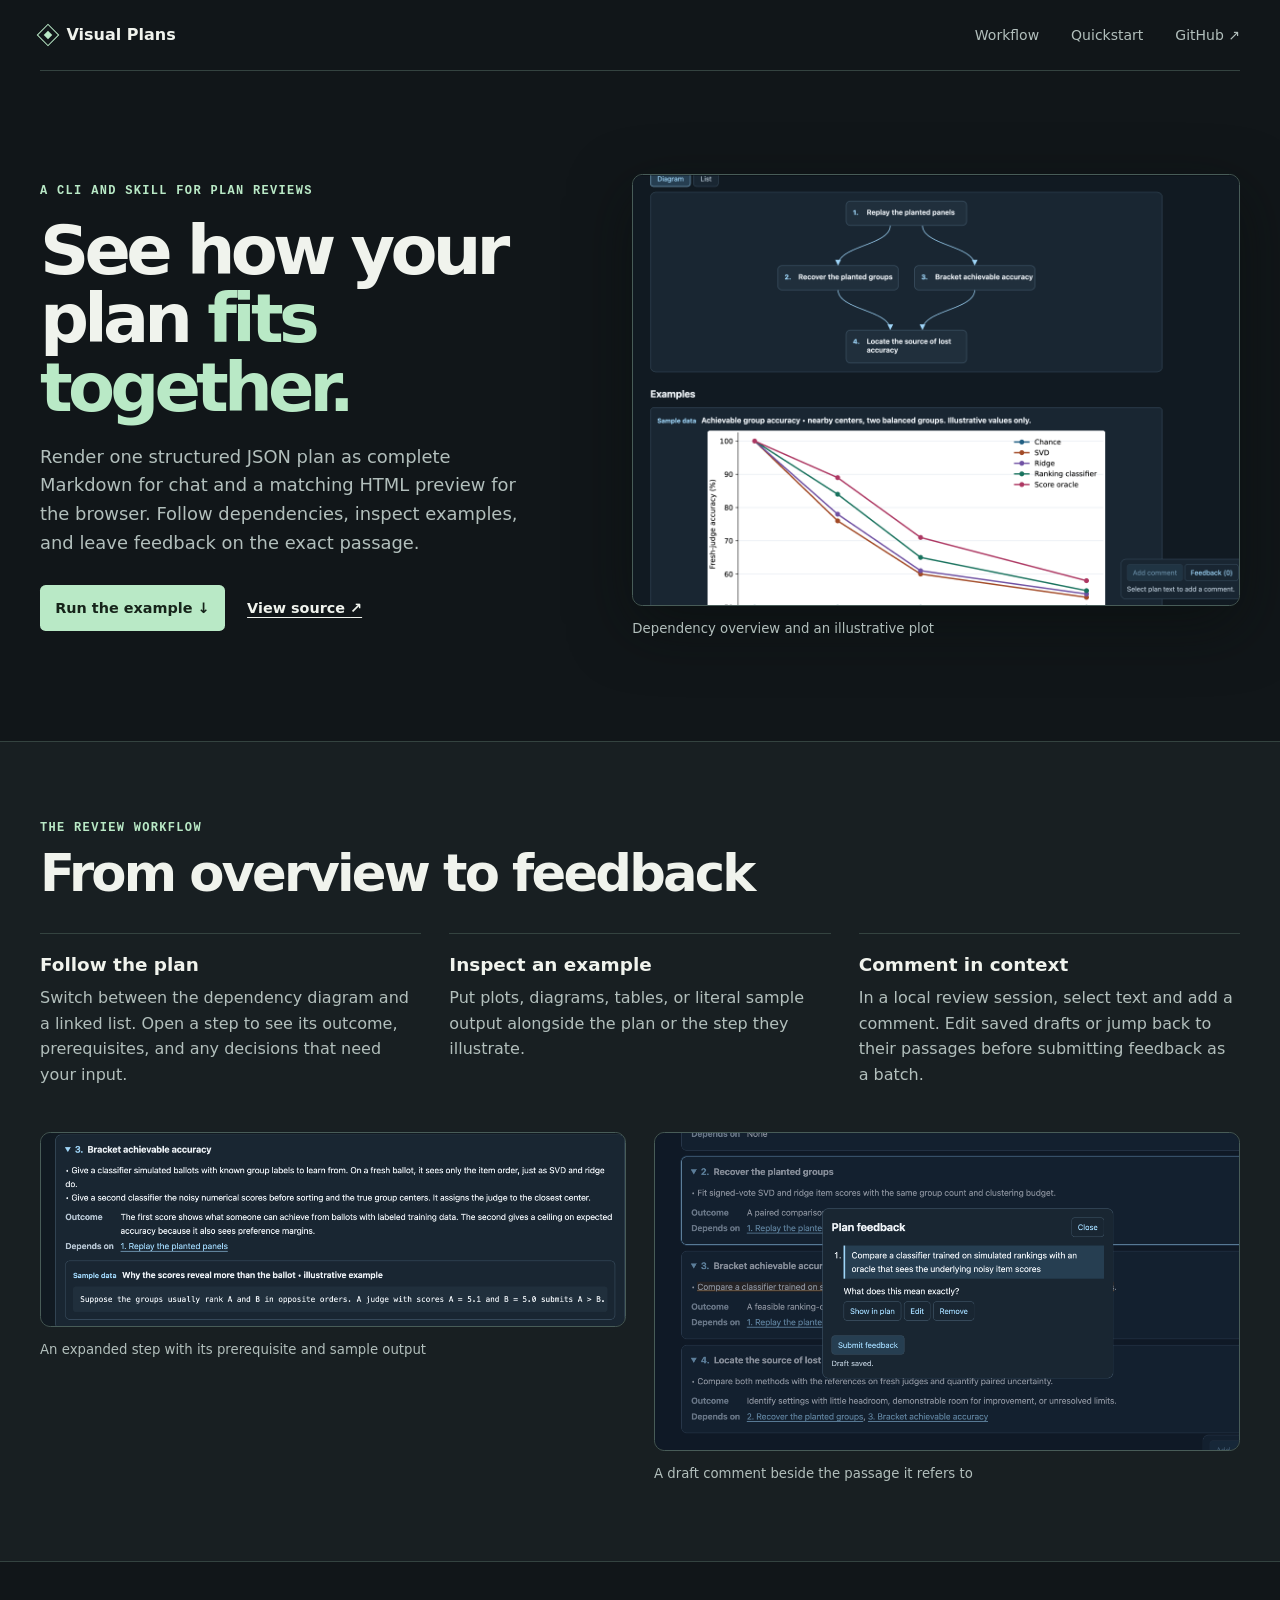
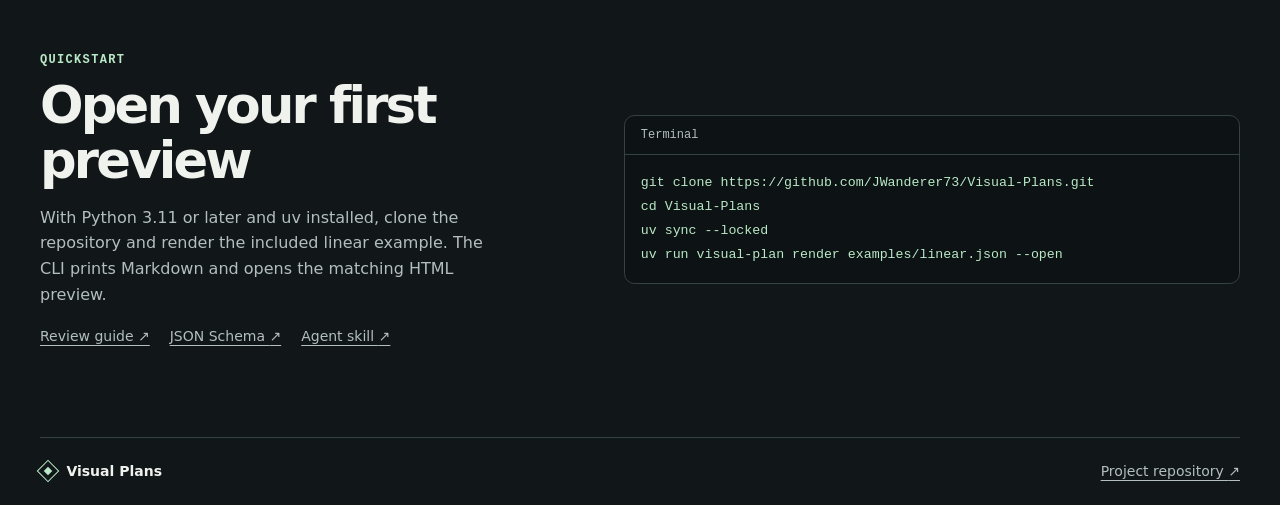
==== docs/index.html @ 0259266f "Create Visual Plans GitHub Pages site" ====
<!doctype html>
<html lang="en">
<head>
  <meta charset="utf-8">
  <meta name="viewport" content="width=device-width, initial-scale=1">
  <meta name="description" content="Visual Plans renders a structured JSON plan as complete Markdown and a self-contained HTML preview with linked steps, examples, and browser feedback.">
  <title>Visual Plans — A browser companion for structured plans</title>
  <link rel="stylesheet" href="assets/site.css">
</head>
<body>
  <a class="skip-link" href="#main">Skip to content</a>
  <header class="masthead wrap">
    <a class="brand" href="./"><span class="brand-mark" aria-hidden="true"></span>Visual Plans</a>
    <nav aria-label="Main navigation">
      <a href="#workflow">Workflow</a>
      <a href="#quickstart">Quickstart</a>
      <a href="https://github.com/JWanderer73/Visual-Plans">GitHub <span aria-hidden="true">↗</span></a>
    </nav>
  </header>

  <main id="main">
    <section class="hero wrap" aria-labelledby="title">
      <div class="hero-copy">
        <p class="eyebrow">A CLI and skill for plan reviews</p>
        <h1 id="title">See how your<br>plan <em>fits together.</em></h1>
        <p class="intro">Render one structured JSON plan as complete Markdown for chat and a matching HTML preview for the browser. Follow dependencies, inspect examples, and leave feedback on the exact passage.</p>
        <div class="actions">
          <a class="button" href="#quickstart">Run the example <span aria-hidden="true">↓</span></a>
          <a class="text-link" href="https://github.com/JWanderer73/Visual-Plans">View source <span aria-hidden="true">↗</span></a>
        </div>
      </div>
      <figure class="hero-figure">
        <a class="image-frame" href="assets/plan-overview.png">
          <img src="assets/plan-overview.png" width="2536" height="1800" alt="Plan preview showing a four-step dependency diagram and a line chart comparing five methods on illustrative data">
        </a>
        <figcaption>Dependency overview and an illustrative plot</figcaption>
      </figure>
    </section>

    <section class="workflow" id="workflow" aria-labelledby="workflow-title">
      <div class="wrap">
        <p class="eyebrow">The review workflow</p>
        <h2 id="workflow-title">From overview to feedback</h2>
        <div class="workflow-grid">
          <article>
            <h3>Follow the plan</h3>
            <p>Switch between the dependency diagram and a linked list. Open a step to see its outcome, prerequisites, and any decisions that need your input.</p>
          </article>
          <article>
            <h3>Inspect an example</h3>
            <p>Put plots, diagrams, tables, or literal sample output alongside the plan or the step they illustrate.</p>
          </article>
          <article>
            <h3>Comment in context</h3>
            <p>In a local review session, select text and add a comment. Edit saved drafts or jump back to their passages before submitting feedback as a batch.</p>
          </article>
        </div>
        <div class="gallery">
          <figure>
            <a class="image-frame" href="assets/step-detail.png">
              <img src="assets/step-detail.png" width="2198" height="728" alt="An expanded plan step with an outcome, a linked prerequisite, and a literal sample comparing scores with a ballot" loading="lazy">
            </a>
            <figcaption>An expanded step with its prerequisite and sample output</figcaption>
          </figure>
          <figure>
            <a class="image-frame" href="assets/plan-feedback.png">
              <img src="assets/plan-feedback.png" width="2184" height="1186" alt="The Plan feedback dialog showing a saved draft comment, its selected passage, and controls to edit or submit feedback" loading="lazy">
            </a>
            <figcaption>A draft comment beside the passage it refers to</figcaption>
          </figure>
        </div>
      </div>
    </section>

    <section class="quickstart wrap" id="quickstart" aria-labelledby="quickstart-title">
      <div>
        <p class="eyebrow">Quickstart</p>
        <h2 id="quickstart-title">Open your first preview</h2>
        <p>With Python 3.11 or later and uv installed, clone the repository and render the included linear example. The CLI prints Markdown and opens the matching HTML preview.</p>
        <p class="resources">
          <a href="https://github.com/JWanderer73/Visual-Plans#review-comments">Review guide <span aria-hidden="true">↗</span></a>
          <a href="https://github.com/JWanderer73/Visual-Plans/blob/main/src/visual_plan/plan-v1.schema.json">JSON Schema <span aria-hidden="true">↗</span></a>
          <a href="https://github.com/JWanderer73/Visual-Plans/tree/main/skills/visual-plans">Agent skill <span aria-hidden="true">↗</span></a>
        </p>
      </div>
      <div class="terminal">
        <div class="terminal-label">Terminal</div>
        <pre><code>git clone https://github.com/JWanderer73/Visual-Plans.git
cd Visual-Plans
uv sync --locked
uv run visual-plan render examples/linear.json --open</code></pre>
      </div>
    </section>
  </main>

  <footer class="footer wrap">
    <a class="brand" href="./"><span class="brand-mark" aria-hidden="true"></span>Visual Plans</a>
    <a href="https://github.com/JWanderer73/Visual-Plans">Project repository <span aria-hidden="true">↗</span></a>
  </footer>
</body>
</html>
---- docs/assets/site.css ----
:root {
  color-scheme: dark;
  --page: #111619;
  --section: #181f22;
  --ink: #f0f3ed;
  --muted: #b2bfbc;
  --mint: #b9e9c6;
  --line: #344340;
  --mono: ui-monospace, "SFMono-Regular", Consolas, monospace;
  font: 100%/1.6 system-ui, sans-serif;
}

*, *::before, *::after { box-sizing: border-box; }
body { margin: 0; background: var(--page); color: var(--ink); }
a { color: inherit; text-underline-offset: .25em; }
a:hover { color: var(--mint); }
a:focus-visible { outline: 2px solid var(--mint); outline-offset: 5px; }
p, figure { margin: 0; }
img { display: block; width: 100%; height: auto; }
.wrap { width: min(1216px, calc(100% - 5rem)); margin-inline: auto; }

.skip-link { position: absolute; z-index: 1; top: .75rem; left: .75rem; padding: .5rem 1rem; background: var(--page); }
.skip-link:not(:focus) { transform: translateY(-200%); }

.masthead, .footer {
  display: flex;
  align-items: center;
  justify-content: space-between;
  flex-wrap: wrap;
  gap: .75rem 1.5rem;
  padding-block: 1.4rem;
}

.masthead { border-bottom: 1px solid var(--line); }
.footer { border-top: 1px solid var(--line); color: var(--muted); font-size: .875rem; }
.brand { display: inline-flex; gap: .65rem; align-items: center; color: var(--ink); font-weight: 700; text-decoration: none; }
.brand-mark { width: 1rem; height: 1rem; border: 1px solid var(--mint); transform: rotate(45deg); display: grid; place-items: center; }
.brand-mark::after { content: ""; width: 45%; height: 45%; background: var(--mint); }
nav { display: flex; flex-wrap: wrap; gap: .5rem clamp(1rem, 3vw, 2rem); font-size: .875rem; }
nav a { text-decoration: none; color: var(--muted); }
nav a:hover { text-decoration: underline; }

.hero {
  display: grid;
  grid-template-columns: 1fr 1.15fr;
  align-items: center;
  gap: clamp(2rem, 5vw, 5rem);
  padding-block: clamp(3rem, 8vw, 7rem);
}

.eyebrow { color: var(--mint); font: 600 .75rem/1.5 var(--mono); letter-spacing: .11em; text-transform: uppercase; }
h1, h2, h3 { margin: 0; }
h1 { margin-block: 1rem 1.35rem; font-size: clamp(3rem, 5.35vw, 5.2rem); letter-spacing: -.07em; line-height: 1; }
h1 em { color: var(--mint); font-style: normal; }
.intro { color: var(--muted); font-size: clamp(1rem, 1.4vw, 1.125rem); max-width: 43ch; }
.actions { display: flex; flex-wrap: wrap; align-items: center; gap: .75rem 1.4rem; margin-top: 1.75rem; font-size: .9rem; font-weight: 700; }
.button { background: var(--mint); border-radius: .35rem; color: #16241a; padding: .7rem .95rem; text-decoration: none; }
.button:hover { background: #dcf5e1; color: #16241a; }
.image-frame { display: block; width: 100%; border: 1px solid #485c58; border-radius: .65rem; overflow: hidden; background: var(--page); }
.image-frame:hover { border-color: var(--mint); }
.hero-figure .image-frame { box-shadow: 0 20px 60px #080d0c80; }
figcaption { margin-top: .75rem; color: var(--muted); font-size: .83rem; }

.workflow { background: var(--section); border-block: 1px solid var(--line); padding-block: clamp(3rem, 6vw, 5.25rem); }
h2 { margin-top: .55rem; font-size: clamp(2rem, 4vw, 3.35rem); letter-spacing: -.055em; line-height: 1.08; }
.workflow-grid, .gallery { display: grid; gap: 1.75rem; }
.workflow-grid { grid-template-columns: repeat(3, minmax(0, 1fr)); margin-block: 2rem 2.75rem; }
.workflow-grid article { border-top: 1px solid var(--line); padding-top: 1rem; }
h3 { margin-bottom: .35rem; font-size: 1.15rem; }
.workflow-grid p, .quickstart p:not(.eyebrow) { color: var(--muted); }
.gallery { grid-template-columns: 1fr 1fr; }

.quickstart { display: grid; grid-template-columns: 1fr 1.15fr; gap: 2rem 3rem; align-items: center; padding-block: clamp(3rem, 7vw, 6rem); }
.quickstart > * { min-width: 0; }
.quickstart h2 + p { margin-top: 1rem; max-width: 44ch; }
.resources { display: flex; gap: .5rem 1.25rem; flex-wrap: wrap; margin-top: 1.1rem; font-size: .875rem; }
.terminal { border: 1px solid var(--line); border-radius: .65rem; background: #0d1214; }
.terminal-label { padding: .65rem 1rem; border-bottom: 1px solid var(--line); color: var(--muted); font: .75rem/1.5 var(--mono); }
pre { margin: 0; padding: 1rem; color: var(--mint); font: .83rem/1.8 var(--mono); white-space: pre-wrap; overflow-wrap: anywhere; }
code { font: inherit; }

@media (max-width: 900px) {
  .hero, .quickstart { grid-template-columns: 1fr; }
  .hero-figure { max-width: 690px; }
}

@media (max-width: 640px) {
  .wrap { width: calc(100% - 2.5rem); }
  .workflow-grid, .gallery { grid-template-columns: 1fr; }
}
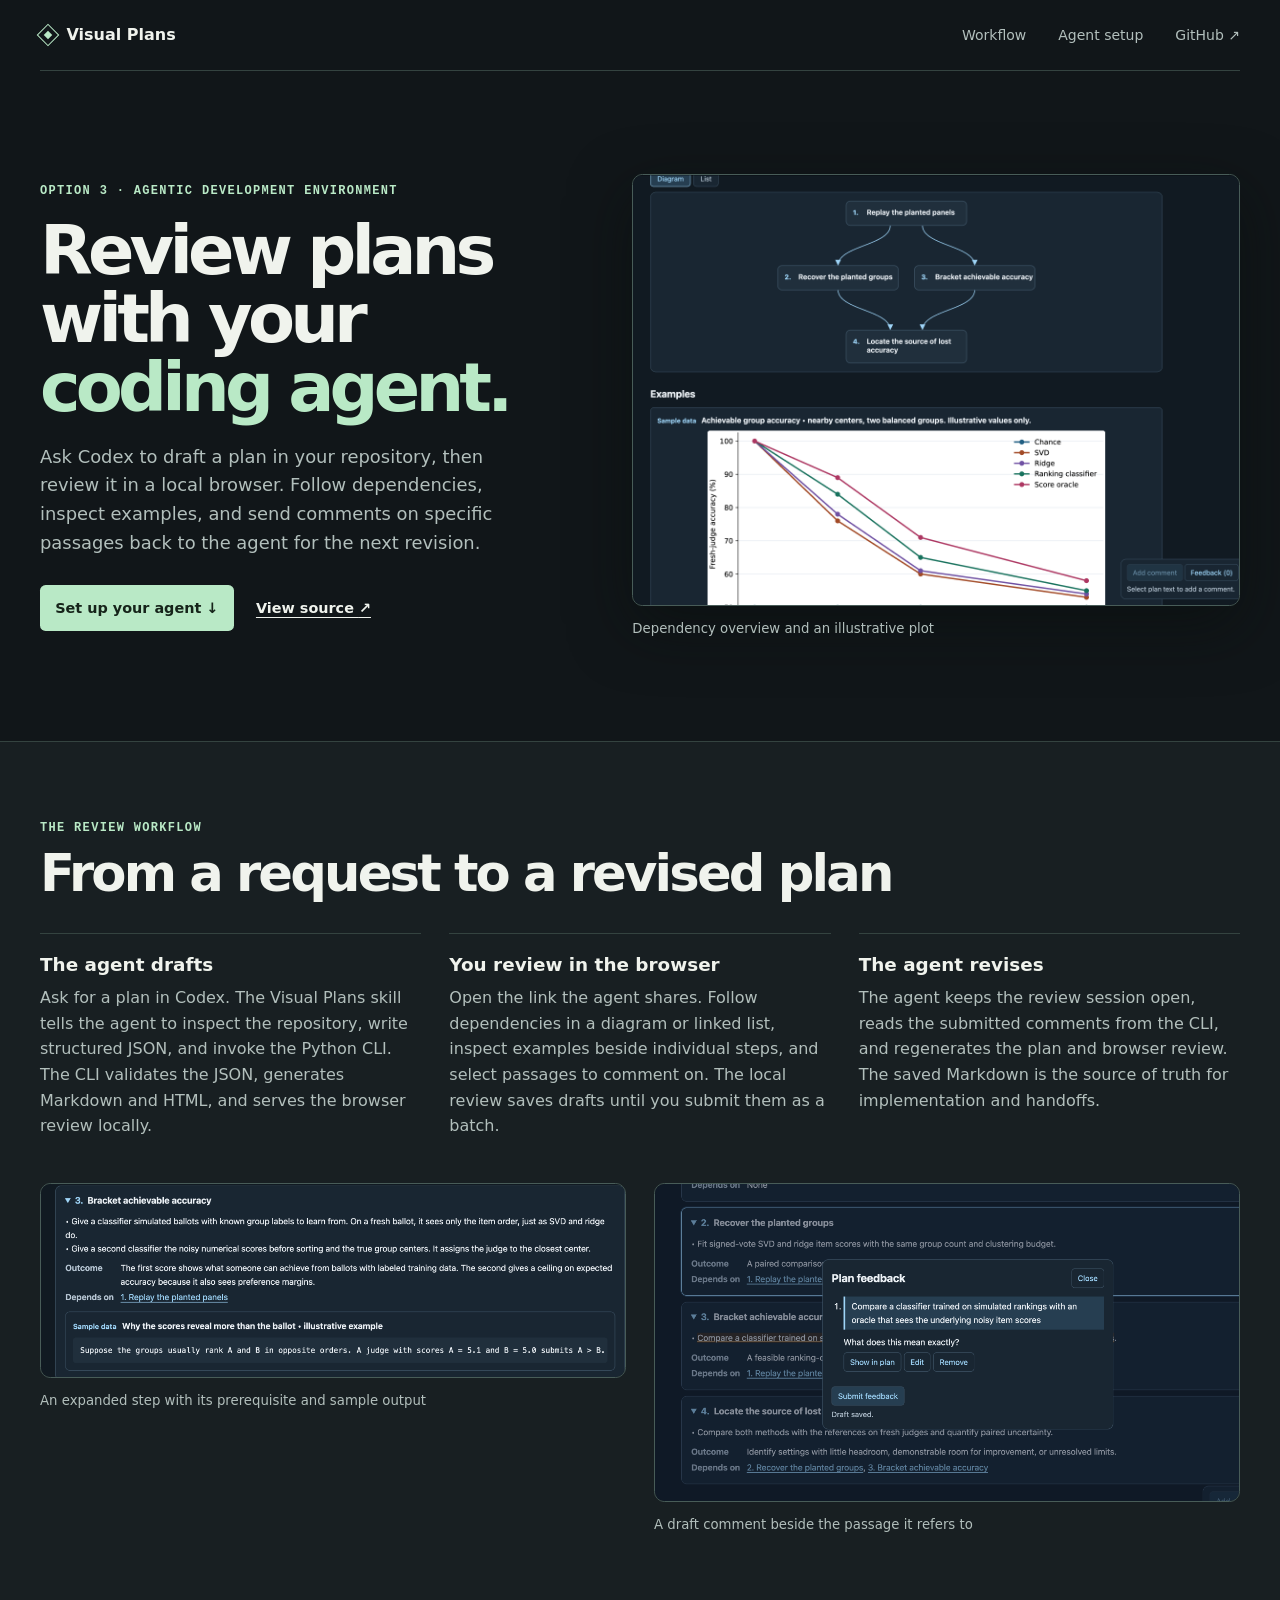
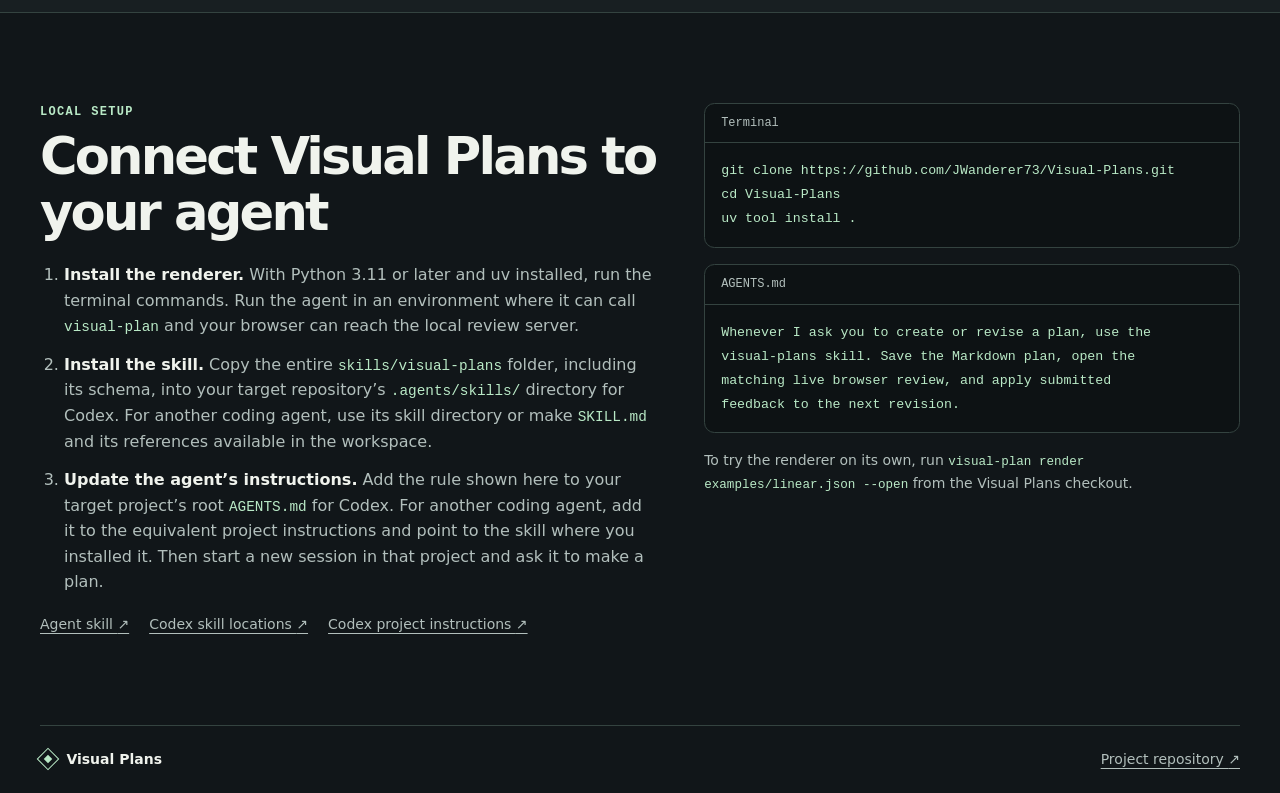
==== commit 92588bc1: "Present Visual Plans as an agentic development environment" ====
--- a/docs/index.html
+++ b/docs/index.html
@@ -3,8 +3,8 @@
 <head>
   <meta charset="utf-8">
   <meta name="viewport" content="width=device-width, initial-scale=1">
-  <meta name="description" content="Visual Plans renders a structured JSON plan as complete Markdown and a self-contained HTML preview with linked steps, examples, and browser feedback.">
-  <title>Visual Plans — A browser companion for structured plans</title>
+  <meta name="description" content="Visual Plans is an agentic development environment for drafting, reviewing, and revising coding-agent plans with Codex and a local browser.">
+  <title>Visual Plans — An agentic development environment for plan review</title>
   <link rel="stylesheet" href="assets/site.css">
 </head>
 <body>
@@ -13,7 +13,7 @@
     <a class="brand" href="./"><span class="brand-mark" aria-hidden="true"></span>Visual Plans</a>
     <nav aria-label="Main navigation">
       <a href="#workflow">Workflow</a>
-      <a href="#quickstart">Quickstart</a>
+      <a href="#quickstart">Agent setup</a>
       <a href="https://github.com/JWanderer73/Visual-Plans">GitHub <span aria-hidden="true">↗</span></a>
     </nav>
   </header>
@@ -21,11 +21,11 @@
   <main id="main">
     <section class="hero wrap" aria-labelledby="title">
       <div class="hero-copy">
-        <p class="eyebrow">A CLI and skill for plan reviews</p>
-        <h1 id="title">See how your<br>plan <em>fits together.</em></h1>
-        <p class="intro">Render one structured JSON plan as complete Markdown for chat and a matching HTML preview for the browser. Follow dependencies, inspect examples, and leave feedback on the exact passage.</p>
+        <p class="eyebrow">Option 3 · Agentic development environment</p>
+        <h1 id="title">Review plans with your <em>coding agent.</em></h1>
+        <p class="intro">Ask Codex to draft a plan in your repository, then review it in a local browser. Follow dependencies, inspect examples, and send comments on specific passages back to the agent for the next revision.</p>
         <div class="actions">
-          <a class="button" href="#quickstart">Run the example <span aria-hidden="true">↓</span></a>
+          <a class="button" href="#quickstart">Set up your agent <span aria-hidden="true">↓</span></a>
           <a class="text-link" href="https://github.com/JWanderer73/Visual-Plans">View source <span aria-hidden="true">↗</span></a>
         </div>
       </div>
@@ -40,19 +40,19 @@
     <section class="workflow" id="workflow" aria-labelledby="workflow-title">
       <div class="wrap">
         <p class="eyebrow">The review workflow</p>
-        <h2 id="workflow-title">From overview to feedback</h2>
+        <h2 id="workflow-title">From a request to a revised plan</h2>
         <div class="workflow-grid">
           <article>
-            <h3>Follow the plan</h3>
-            <p>Switch between the dependency diagram and a linked list. Open a step to see its outcome, prerequisites, and any decisions that need your input.</p>
+            <h3>The agent drafts</h3>
+            <p>Ask for a plan in Codex. The Visual Plans skill tells the agent to inspect the repository, write structured JSON, and invoke the Python CLI. The CLI validates the JSON, generates Markdown and HTML, and serves the browser review locally.</p>
           </article>
           <article>
-            <h3>Inspect an example</h3>
-            <p>Put plots, diagrams, tables, or literal sample output alongside the plan or the step they illustrate.</p>
+            <h3>You review in the browser</h3>
+            <p>Open the link the agent shares. Follow dependencies in a diagram or linked list, inspect examples beside individual steps, and select passages to comment on. The local review saves drafts until you submit them as a batch.</p>
           </article>
           <article>
-            <h3>Comment in context</h3>
-            <p>In a local review session, select text and add a comment. Edit saved drafts or jump back to their passages before submitting feedback as a batch.</p>
+            <h3>The agent revises</h3>
+            <p>The agent keeps the review session open, reads the submitted comments from the CLI, and regenerates the plan and browser review. The saved Markdown is the source of truth for implementation and handoffs.</p>
           </article>
         </div>
         <div class="gallery">
@@ -74,21 +74,34 @@
 
     <section class="quickstart wrap" id="quickstart" aria-labelledby="quickstart-title">
       <div>
-        <p class="eyebrow">Quickstart</p>
-        <h2 id="quickstart-title">Open your first preview</h2>
-        <p>With Python 3.11 or later and uv installed, clone the repository and render the included linear example. The CLI prints Markdown and opens the matching HTML preview.</p>
+        <p class="eyebrow">Local setup</p>
+        <h2 id="quickstart-title">Connect Visual Plans to your agent</h2>
+        <ol class="setup-steps">
+          <li><strong>Install the renderer.</strong> With Python 3.11 or later and uv installed, run the terminal commands. Run the agent in an environment where it can call <code>visual-plan</code> and your browser can reach the local review server.</li>
+          <li><strong>Install the skill.</strong> Copy the entire <code>skills/visual-plans</code> folder, including its schema, into your target repository’s <code>.agents/skills/</code> directory for Codex. For another coding agent, use its skill directory or make <code>SKILL.md</code> and its references available in the workspace.</li>
+          <li><strong>Update the agent’s instructions.</strong> Add the rule shown here to your target project’s root <code>AGENTS.md</code> for Codex. For another coding agent, add it to the equivalent project instructions and point to the skill where you installed it. Then start a new session in that project and ask it to make a plan.</li>
+        </ol>
         <p class="resources">
-          <a href="https://github.com/JWanderer73/Visual-Plans#review-comments">Review guide <span aria-hidden="true">↗</span></a>
-          <a href="https://github.com/JWanderer73/Visual-Plans/blob/main/src/visual_plan/plan-v1.schema.json">JSON Schema <span aria-hidden="true">↗</span></a>
           <a href="https://github.com/JWanderer73/Visual-Plans/tree/main/skills/visual-plans">Agent skill <span aria-hidden="true">↗</span></a>
+          <a href="https://learn.chatgpt.com/docs/build-skills#where-codex-loads-local-skills">Codex skill locations <span aria-hidden="true">↗</span></a>
+          <a href="https://learn.chatgpt.com/docs/agent-configuration/agents-md">Codex project instructions <span aria-hidden="true">↗</span></a>
         </p>
       </div>
-      <div class="terminal">
-        <div class="terminal-label">Terminal</div>
-        <pre><code>git clone https://github.com/JWanderer73/Visual-Plans.git
+      <div class="setup-examples">
+        <div class="terminal">
+          <div class="terminal-label">Terminal</div>
+          <pre><code>git clone https://github.com/JWanderer73/Visual-Plans.git
 cd Visual-Plans
-uv sync --locked
-uv run visual-plan render examples/linear.json --open</code></pre>
+uv tool install .</code></pre>
+        </div>
+        <div class="terminal">
+          <div class="terminal-label">AGENTS.md</div>
+          <pre><code>Whenever I ask you to create or revise a plan, use the
+visual-plans skill. Save the Markdown plan, open the
+matching live browser review, and apply submitted
+feedback to the next revision.</code></pre>
+        </div>
+        <p>To try the renderer on its own, run <code>visual-plan render examples/linear.json --open</code> from the Visual Plans checkout.</p>
       </div>
     </section>
   </main>
--- a/docs/assets/site.css
+++ b/docs/assets/site.css
@@ -70,9 +70,13 @@
 .workflow-grid p, .quickstart p:not(.eyebrow) { color: var(--muted); }
 .gallery { grid-template-columns: 1fr 1fr; }
 
-.quickstart { display: grid; grid-template-columns: 1fr 1.15fr; gap: 2rem 3rem; align-items: center; padding-block: clamp(3rem, 7vw, 6rem); }
+.quickstart { display: grid; grid-template-columns: 1.15fr 1fr; gap: 2rem 3rem; align-items: start; padding-block: clamp(3rem, 7vw, 6rem); }
 .quickstart > * { min-width: 0; }
-.quickstart h2 + p { margin-top: 1rem; max-width: 44ch; }
+.setup-steps { display: grid; gap: .8rem; padding-inline-start: 1.5rem; margin-block: 1.4rem 0; color: var(--muted); }
+.setup-steps strong { color: var(--ink); }
+.setup-examples { display: grid; gap: 1rem; }
+.setup-examples p { font-size: .875rem; }
+.setup-steps code, .setup-examples p code { color: var(--mint); font: .9em var(--mono); overflow-wrap: anywhere; }
 .resources { display: flex; gap: .5rem 1.25rem; flex-wrap: wrap; margin-top: 1.1rem; font-size: .875rem; }
 .terminal { border: 1px solid var(--line); border-radius: .65rem; background: #0d1214; }
 .terminal-label { padding: .65rem 1rem; border-bottom: 1px solid var(--line); color: var(--muted); font: .75rem/1.5 var(--mono); }
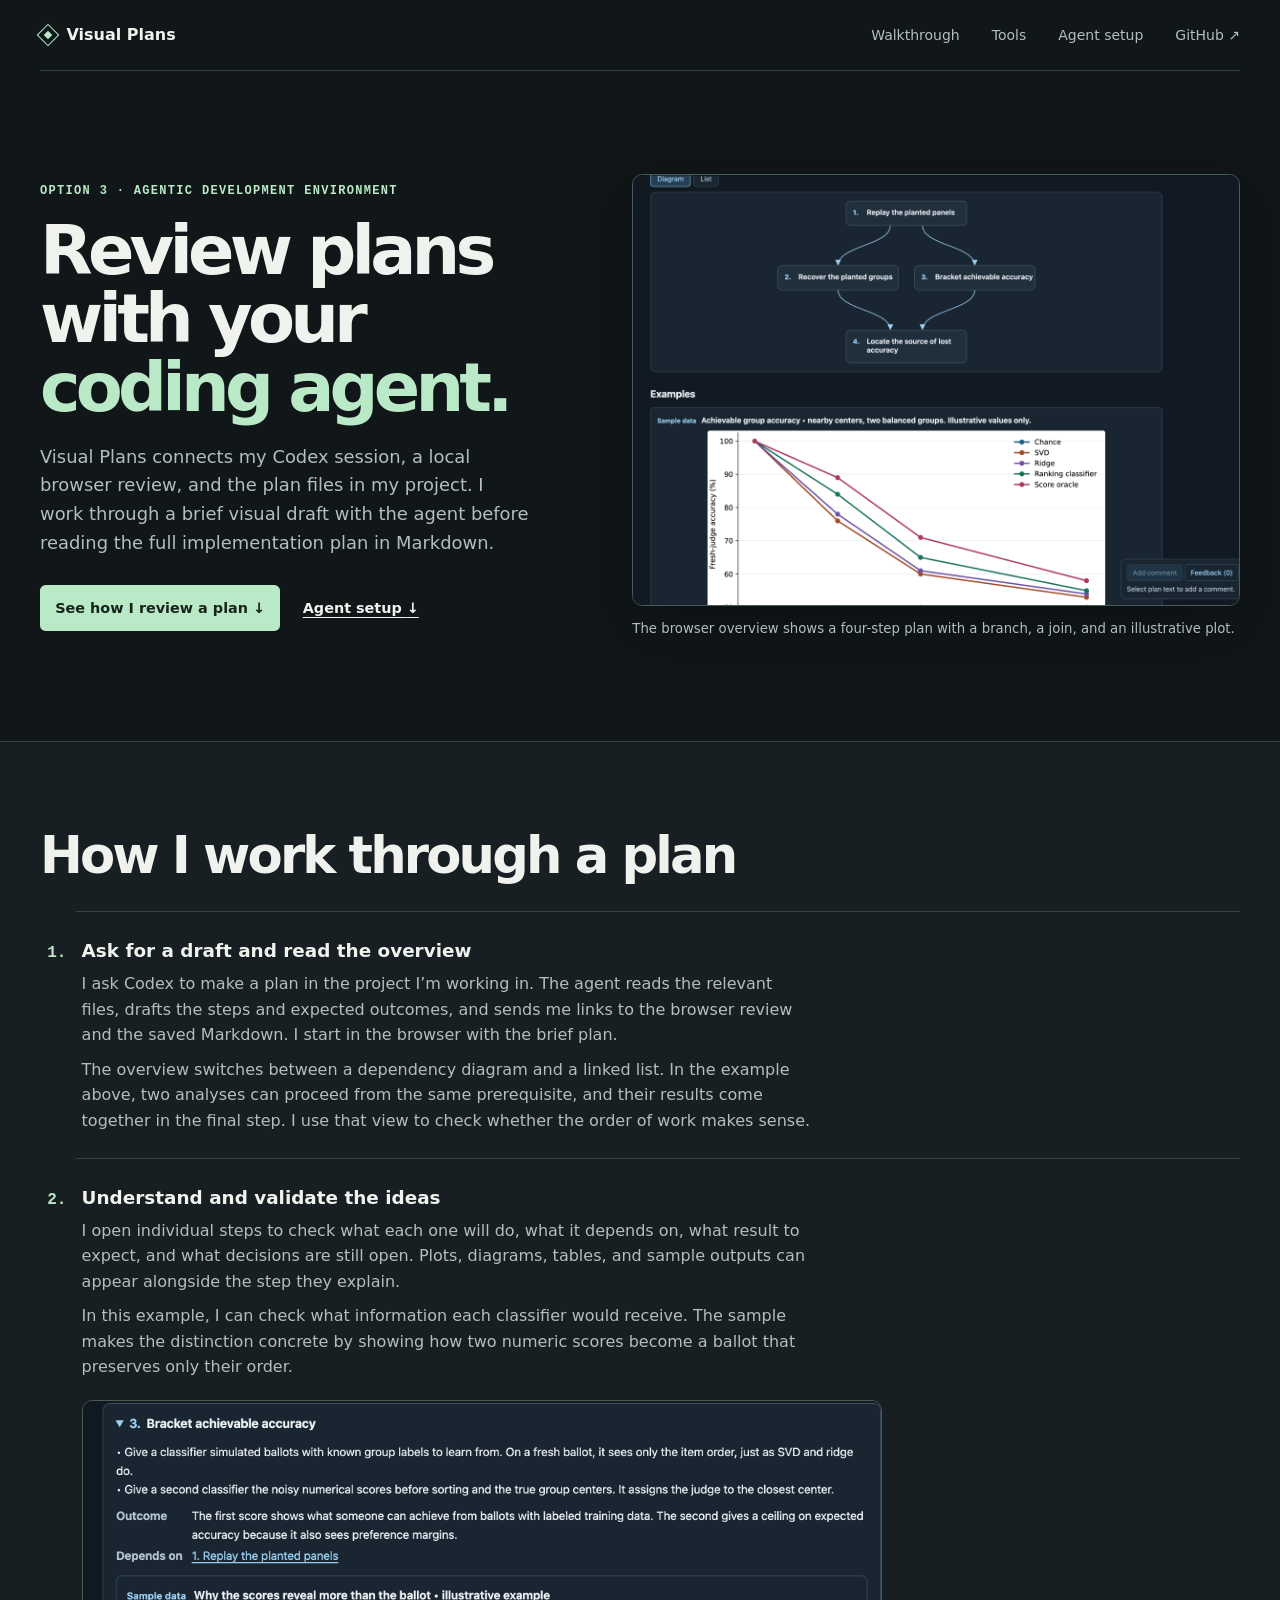
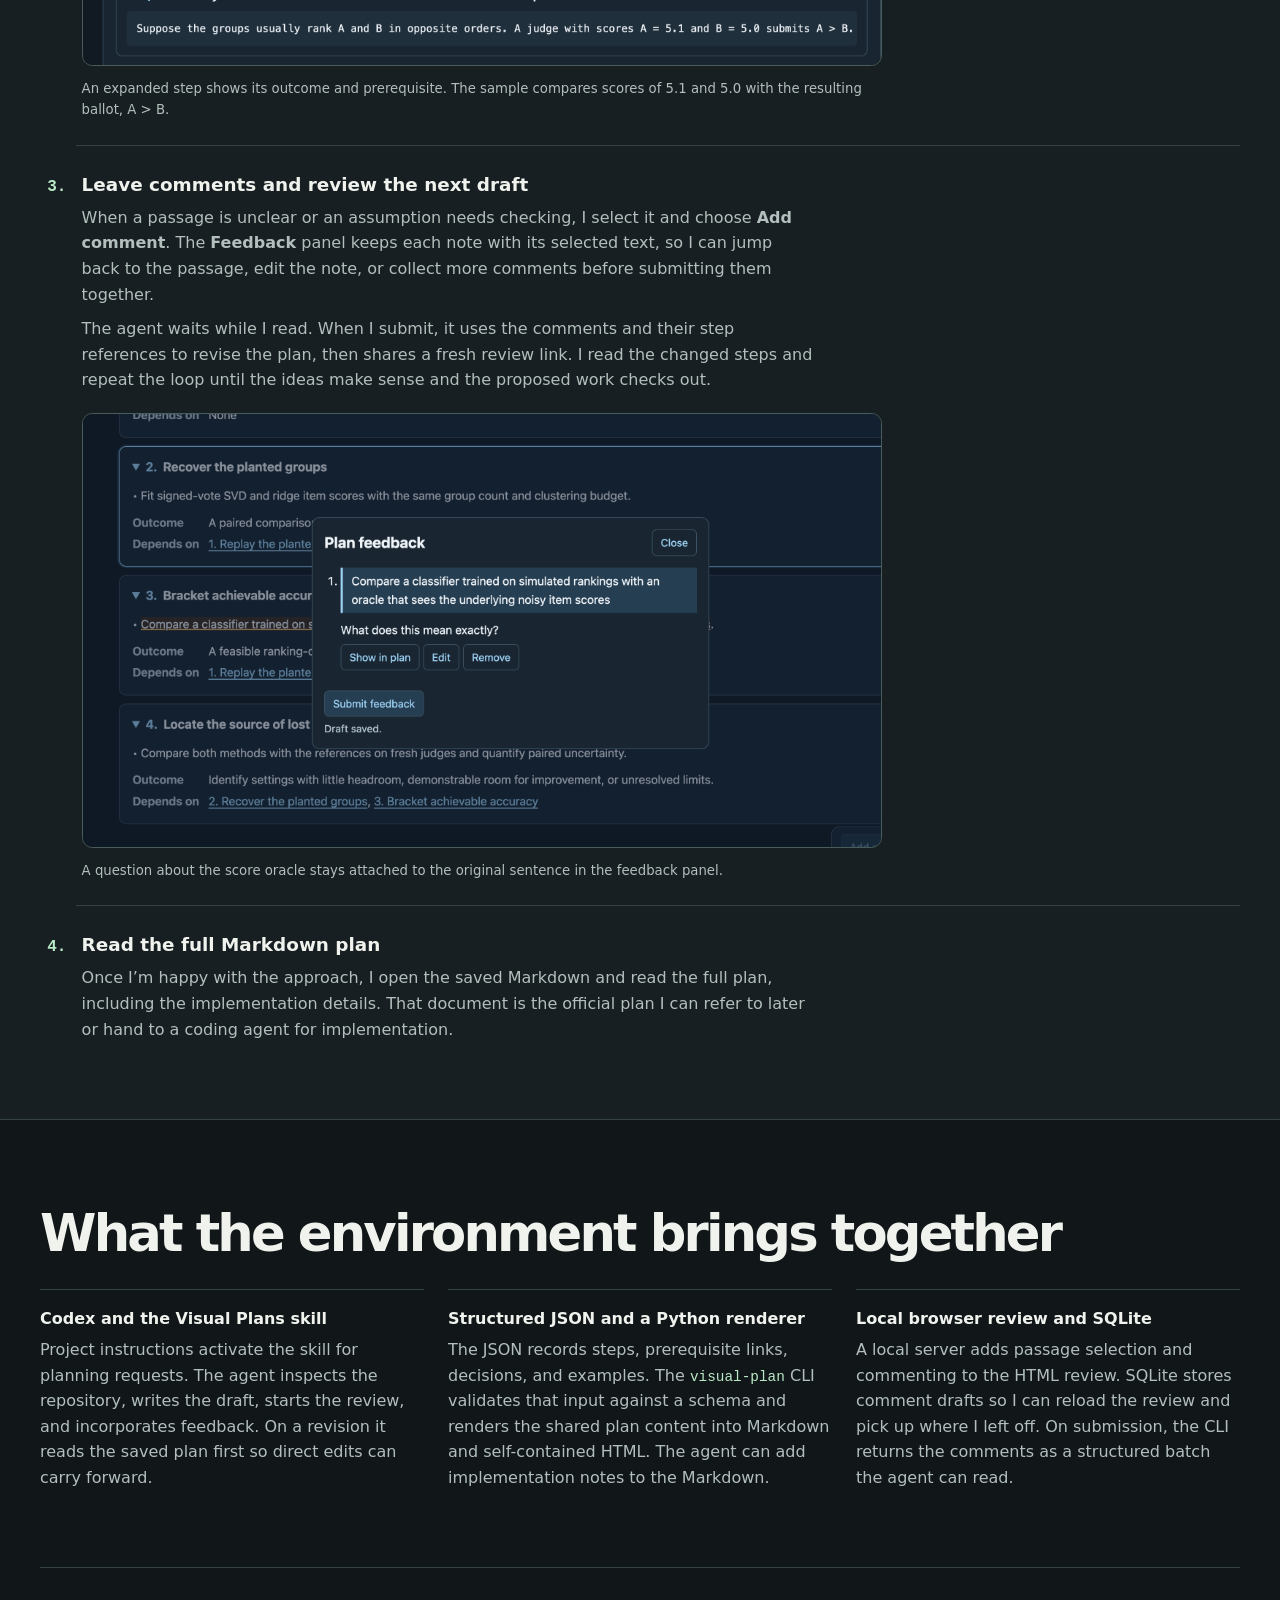
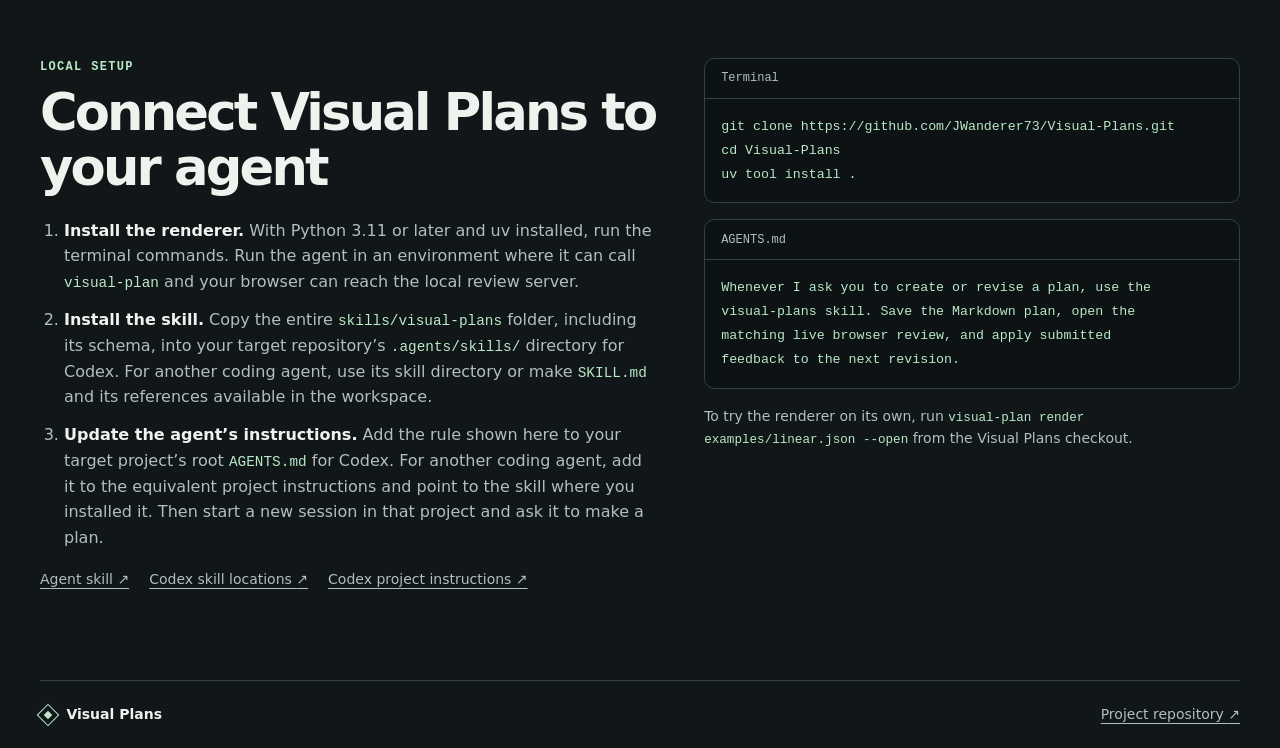
==== commit ad77de41: "Document the Visual Plans review workflow" ====
--- a/docs/index.html
+++ b/docs/index.html
@@ -12,7 +12,8 @@
   <header class="masthead wrap">
     <a class="brand" href="./"><span class="brand-mark" aria-hidden="true"></span>Visual Plans</a>
     <nav aria-label="Main navigation">
-      <a href="#workflow">Workflow</a>
+      <a href="#workflow">Walkthrough</a>
+      <a href="#tools">Tools</a>
       <a href="#quickstart">Agent setup</a>
       <a href="https://github.com/JWanderer73/Visual-Plans">GitHub <span aria-hidden="true">↗</span></a>
     </nav>
@@ -23,53 +24,83 @@
       <div class="hero-copy">
         <p class="eyebrow">Option 3 · Agentic development environment</p>
         <h1 id="title">Review plans with your <em>coding agent.</em></h1>
-        <p class="intro">Ask Codex to draft a plan in your repository, then review it in a local browser. Follow dependencies, inspect examples, and send comments on specific passages back to the agent for the next revision.</p>
+        <p class="intro">Visual Plans connects my Codex session, a local browser review, and the plan files in my project. I work through a brief visual draft with the agent before reading the full implementation plan in Markdown.</p>
         <div class="actions">
-          <a class="button" href="#quickstart">Set up your agent <span aria-hidden="true">↓</span></a>
-          <a class="text-link" href="https://github.com/JWanderer73/Visual-Plans">View source <span aria-hidden="true">↗</span></a>
+          <a class="button" href="#workflow">See how I review a plan <span aria-hidden="true">↓</span></a>
+          <a class="text-link" href="#quickstart">Agent setup <span aria-hidden="true">↓</span></a>
         </div>
       </div>
       <figure class="hero-figure">
         <a class="image-frame" href="assets/plan-overview.png">
           <img src="assets/plan-overview.png" width="2536" height="1800" alt="Plan preview showing a four-step dependency diagram and a line chart comparing five methods on illustrative data">
         </a>
-        <figcaption>Dependency overview and an illustrative plot</figcaption>
+        <figcaption>The browser overview shows a four-step plan with a branch, a join, and an illustrative plot.</figcaption>
       </figure>
     </section>
 
     <section class="workflow" id="workflow" aria-labelledby="workflow-title">
       <div class="wrap">
-        <p class="eyebrow">The review workflow</p>
-        <h2 id="workflow-title">From a request to a revised plan</h2>
-        <div class="workflow-grid">
-          <article>
-            <h3>The agent drafts</h3>
-            <p>Ask for a plan in Codex. The Visual Plans skill tells the agent to inspect the repository, write structured JSON, and invoke the Python CLI. The CLI validates the JSON, generates Markdown and HTML, and serves the browser review locally.</p>
-          </article>
-          <article>
-            <h3>You review in the browser</h3>
-            <p>Open the link the agent shares. Follow dependencies in a diagram or linked list, inspect examples beside individual steps, and select passages to comment on. The local review saves drafts until you submit them as a batch.</p>
-          </article>
-          <article>
-            <h3>The agent revises</h3>
-            <p>The agent keeps the review session open, reads the submitted comments from the CLI, and regenerates the plan and browser review. The saved Markdown is the source of truth for implementation and handoffs.</p>
-          </article>
+        <h2 id="workflow-title">How I work through a plan</h2>
+        <ol class="walkthrough">
+          <li>
+            <div class="walkthrough-copy">
+              <h3>Ask for a draft and read the overview</h3>
+              <p>I ask Codex to make a plan in the project I’m working in. The agent reads the relevant files, drafts the steps and expected outcomes, and sends me links to the browser review and the saved Markdown. I start in the browser with the brief plan.</p>
+              <p>The overview switches between a dependency diagram and a linked list. In the example above, two analyses can proceed from the same prerequisite, and their results come together in the final step. I use that view to check whether the order of work makes sense.</p>
+            </div>
+          </li>
+          <li>
+            <div class="walkthrough-copy">
+              <h3>Understand and validate the ideas</h3>
+              <p>I open individual steps to check what each one will do, what it depends on, what result to expect, and what decisions are still open. Plots, diagrams, tables, and sample outputs can appear alongside the step they explain.</p>
+              <p>In this example, I can check what information each classifier would receive. The sample makes the distinction concrete by showing how two numeric scores become a ballot that preserves only their order.</p>
+            </div>
+            <figure>
+              <a class="image-frame" href="assets/step-detail.png">
+                <img src="assets/step-detail.png" width="2198" height="728" alt="An expanded plan step with an outcome, a linked prerequisite, and a literal sample comparing scores with a ballot" loading="lazy">
+              </a>
+              <figcaption>An expanded step shows its outcome and prerequisite. The sample compares scores of 5.1 and 5.0 with the resulting ballot, A &gt; B.</figcaption>
+            </figure>
+          </li>
+          <li>
+            <div class="walkthrough-copy">
+              <h3>Leave comments and review the next draft</h3>
+              <p>When a passage is unclear or an assumption needs checking, I select it and choose <strong>Add comment</strong>. The <strong>Feedback</strong> panel keeps each note with its selected text, so I can jump back to the passage, edit the note, or collect more comments before submitting them together.</p>
+              <p>The agent waits while I read. When I submit, it uses the comments and their step references to revise the plan, then shares a fresh review link. I read the changed steps and repeat the loop until the ideas make sense and the proposed work checks out.</p>
+            </div>
+            <figure>
+              <a class="image-frame" href="assets/plan-feedback.png">
+                <img src="assets/plan-feedback.png" width="2184" height="1186" alt="The Plan feedback dialog showing a saved draft comment, its selected passage, and controls to edit or submit feedback" loading="lazy">
+              </a>
+              <figcaption>A question about the score oracle stays attached to the original sentence in the feedback panel.</figcaption>
+            </figure>
+          </li>
+          <li>
+            <div class="walkthrough-copy">
+              <h3>Read the full Markdown plan</h3>
+              <p>Once I’m happy with the approach, I open the saved Markdown and read the full plan, including the implementation details. That document is the official plan I can refer to later or hand to a coding agent for implementation.</p>
+            </div>
+          </li>
+        </ol>
+      </div>
+    </section>
+
+    <section class="tools wrap" id="tools" aria-labelledby="tools-title">
+      <h2 id="tools-title">What the environment brings together</h2>
+      <dl class="tools-grid">
+        <div>
+          <dt>Codex and the Visual Plans skill</dt>
+          <dd>Project instructions activate the skill for planning requests. The agent inspects the repository, writes the draft, starts the review, and incorporates feedback. On a revision it reads the saved plan first so direct edits can carry forward.</dd>
         </div>
-        <div class="gallery">
-          <figure>
-            <a class="image-frame" href="assets/step-detail.png">
-              <img src="assets/step-detail.png" width="2198" height="728" alt="An expanded plan step with an outcome, a linked prerequisite, and a literal sample comparing scores with a ballot" loading="lazy">
-            </a>
-            <figcaption>An expanded step with its prerequisite and sample output</figcaption>
-          </figure>
-          <figure>
-            <a class="image-frame" href="assets/plan-feedback.png">
-              <img src="assets/plan-feedback.png" width="2184" height="1186" alt="The Plan feedback dialog showing a saved draft comment, its selected passage, and controls to edit or submit feedback" loading="lazy">
-            </a>
-            <figcaption>A draft comment beside the passage it refers to</figcaption>
-          </figure>
+        <div>
+          <dt>Structured JSON and a Python renderer</dt>
+          <dd>The JSON records steps, prerequisite links, decisions, and examples. The <code>visual-plan</code> CLI validates that input against a schema and renders the shared plan content into Markdown and self-contained HTML. The agent can add implementation notes to the Markdown.</dd>
         </div>
-      </div>
+        <div>
+          <dt>Local browser review and SQLite</dt>
+          <dd>A local server adds passage selection and commenting to the HTML review. SQLite stores comment drafts so I can reload the review and pick up where I left off. On submission, the CLI returns the comments as a structured batch the agent can read.</dd>
+        </div>
+      </dl>
     </section>
 
     <section class="quickstart wrap" id="quickstart" aria-labelledby="quickstart-title">
--- a/docs/assets/site.css
+++ b/docs/assets/site.css
@@ -63,12 +63,22 @@
 
 .workflow { background: var(--section); border-block: 1px solid var(--line); padding-block: clamp(3rem, 6vw, 5.25rem); }
 h2 { margin-top: .55rem; font-size: clamp(2rem, 4vw, 3.35rem); letter-spacing: -.055em; line-height: 1.08; }
-.workflow-grid, .gallery { display: grid; gap: 1.75rem; }
-.workflow-grid { grid-template-columns: repeat(3, minmax(0, 1fr)); margin-block: 2rem 2.75rem; }
-.workflow-grid article { border-top: 1px solid var(--line); padding-top: 1rem; }
 h3 { margin-bottom: .35rem; font-size: 1.15rem; }
-.workflow-grid p, .quickstart p:not(.eyebrow) { color: var(--muted); }
-.gallery { grid-template-columns: 1fr 1fr; }
+.walkthrough { margin: 1.75rem 0 0; padding-inline-start: 2.25rem; }
+.walkthrough li { padding: 1.5rem 0 1.5rem .35rem; border-top: 1px solid var(--line); }
+.walkthrough li:last-child { padding-bottom: 0; }
+.walkthrough li::marker { color: var(--mint); font: 600 1rem var(--mono); }
+.walkthrough-copy { max-width: 72ch; }
+.walkthrough-copy p, .tools-grid dd, .quickstart p:not(.eyebrow) { color: var(--muted); }
+.walkthrough-copy p + p { margin-top: .55rem; }
+.walkthrough figure { max-width: 800px; margin-top: 1.25rem; }
+
+.tools { padding-block: clamp(3rem, 6vw, 5.25rem); border-bottom: 1px solid var(--line); }
+.tools-grid { display: grid; grid-template-columns: repeat(3, minmax(0, 1fr)); gap: 1.5rem; margin: 1.75rem 0 0; }
+.tools-grid div { border-top: 1px solid var(--line); padding-top: 1rem; }
+.tools-grid dt { font-weight: 700; }
+.tools-grid dd { margin: .35rem 0 0; }
+.tools-grid code { color: var(--mint); font: .9em var(--mono); }
 
 .quickstart { display: grid; grid-template-columns: 1.15fr 1fr; gap: 2rem 3rem; align-items: start; padding-block: clamp(3rem, 7vw, 6rem); }
 .quickstart > * { min-width: 0; }
@@ -90,5 +100,6 @@
 
 @media (max-width: 640px) {
   .wrap { width: calc(100% - 2.5rem); }
-  .workflow-grid, .gallery { grid-template-columns: 1fr; }
+  .tools-grid { grid-template-columns: 1fr; }
+  .walkthrough { padding-inline-start: 1.5rem; }
 }
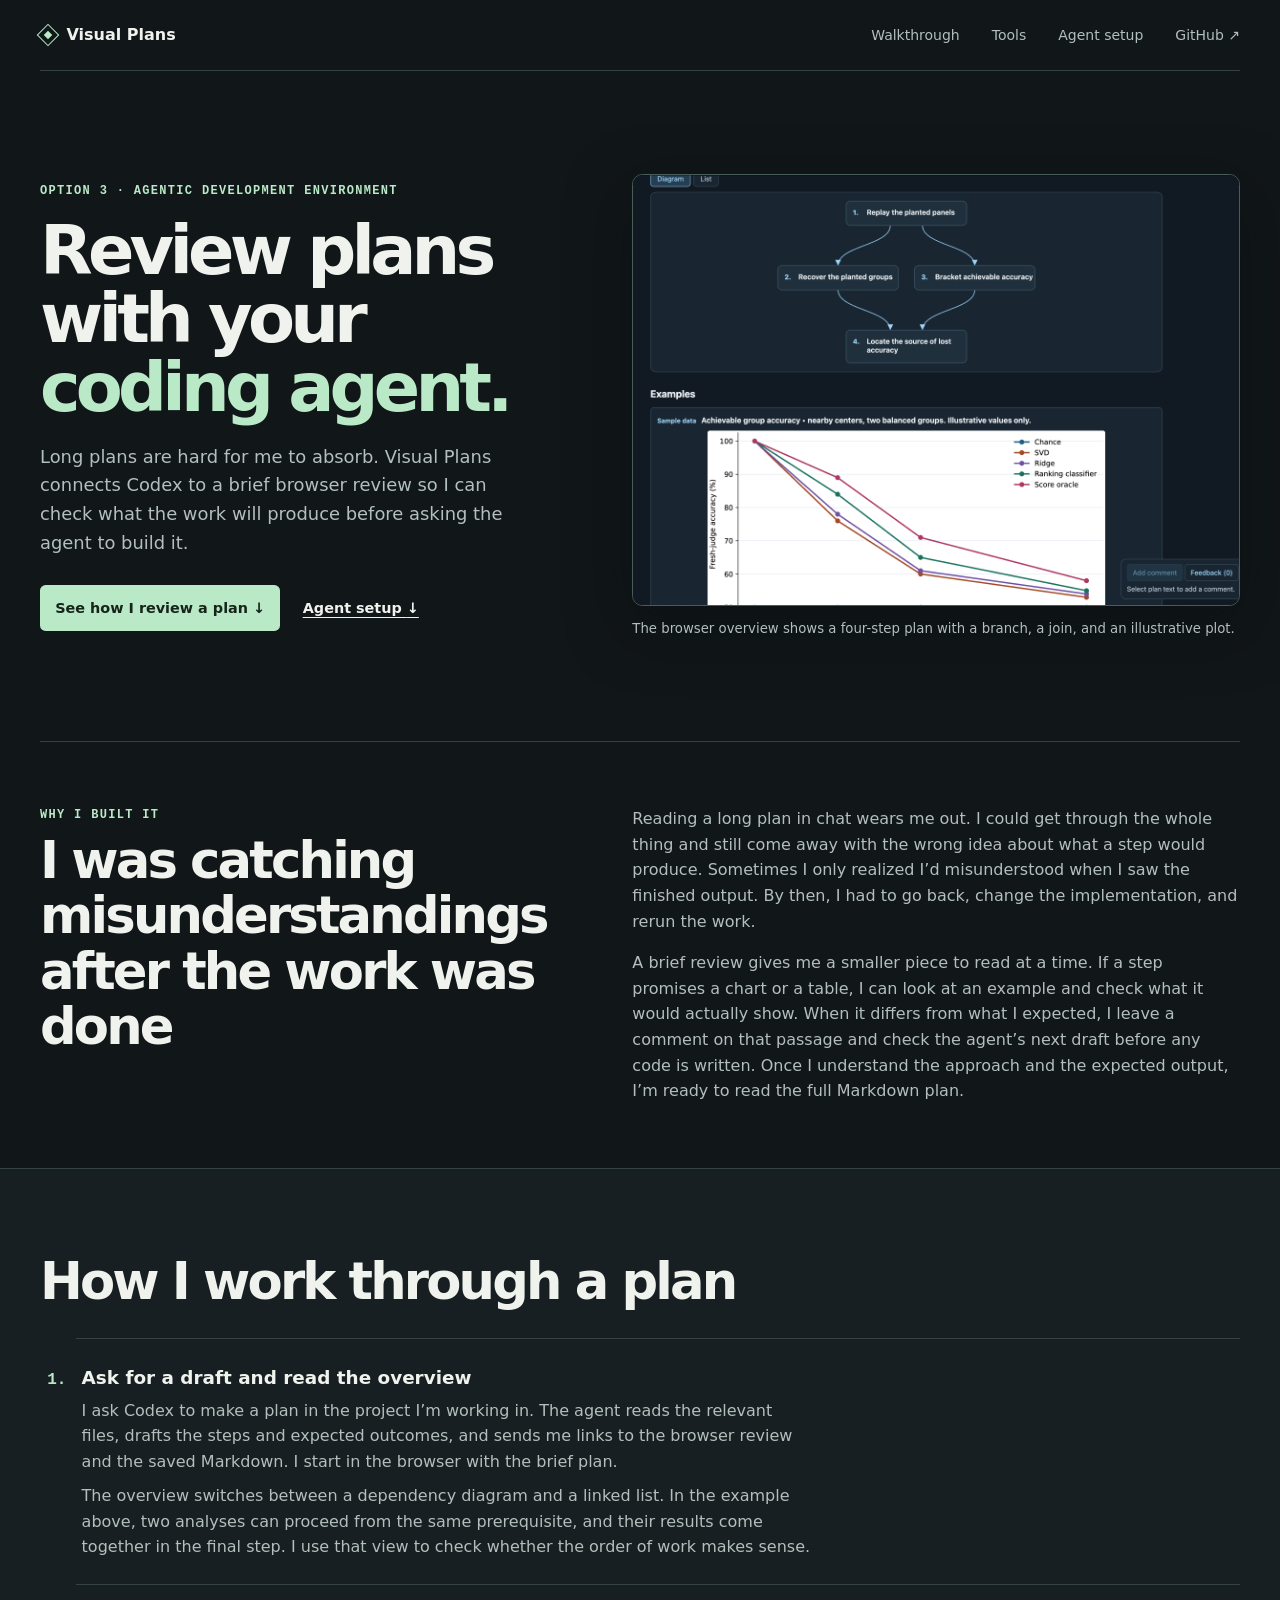
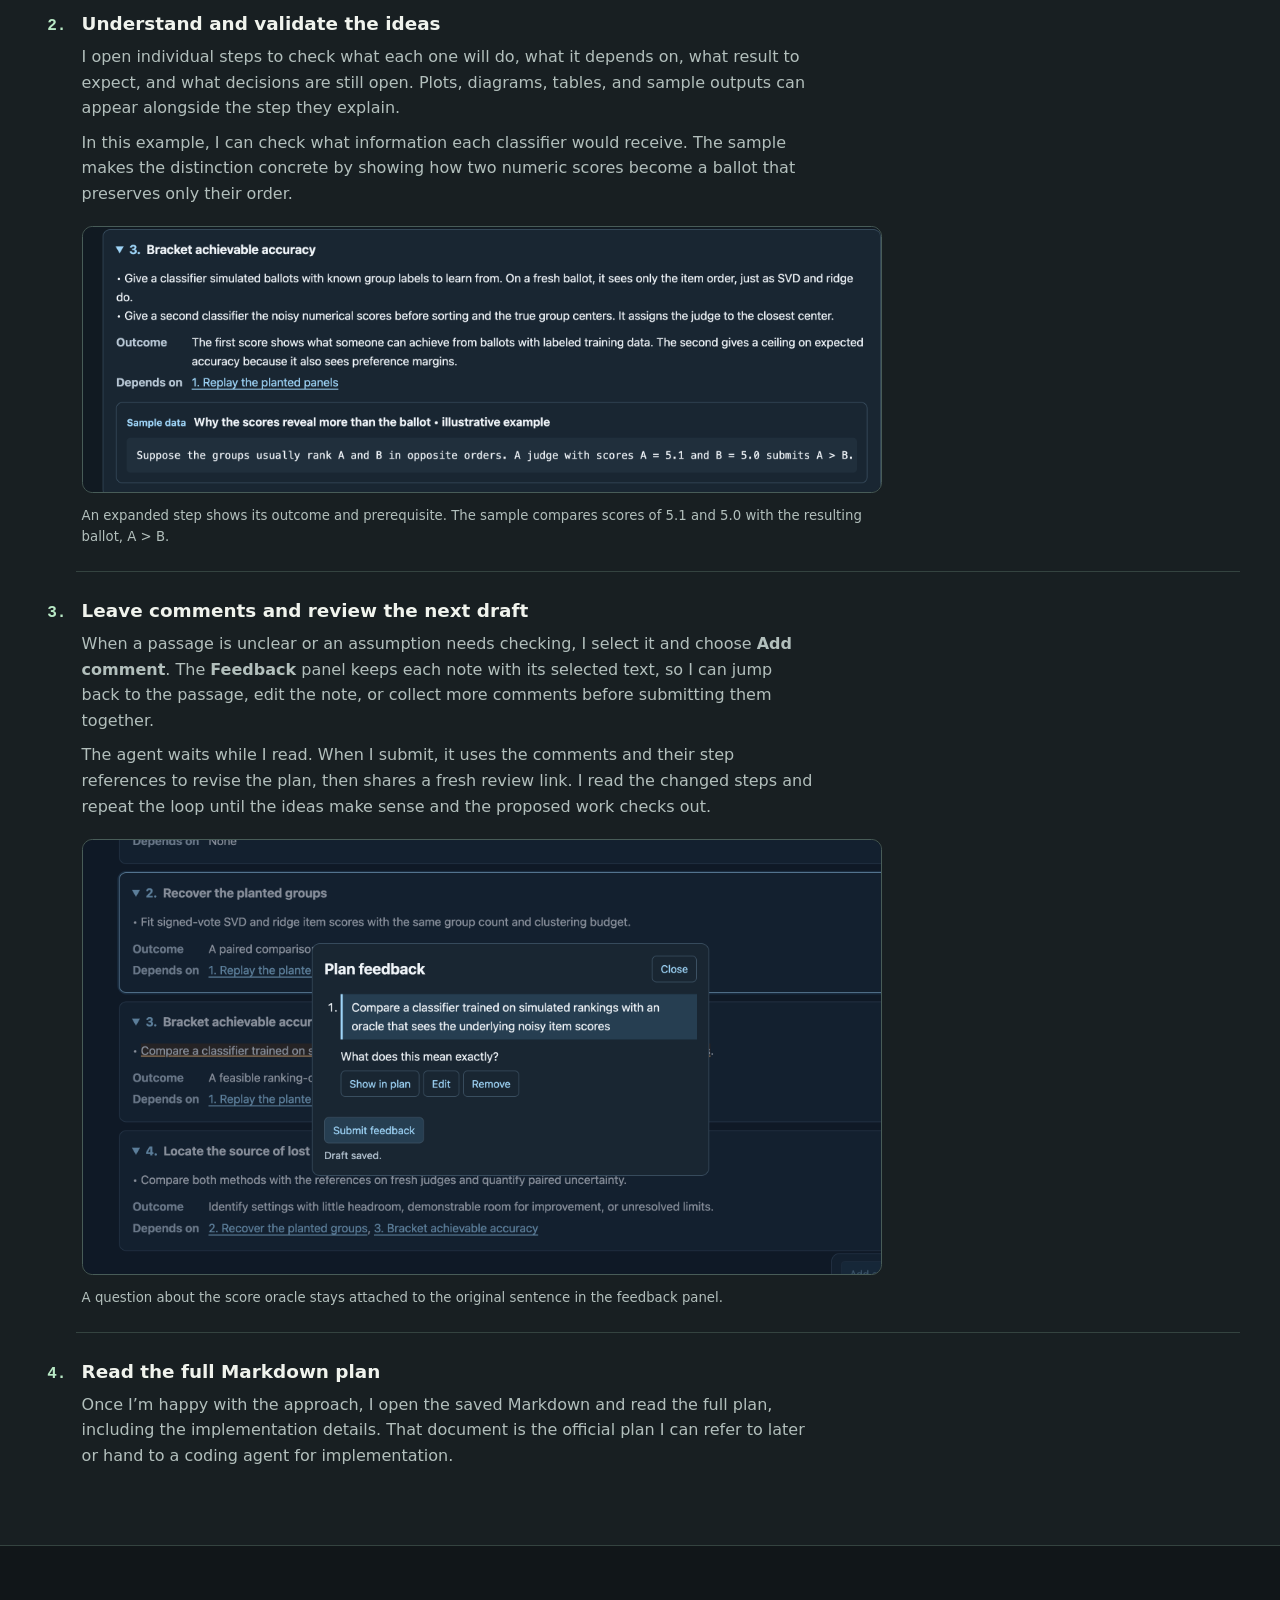
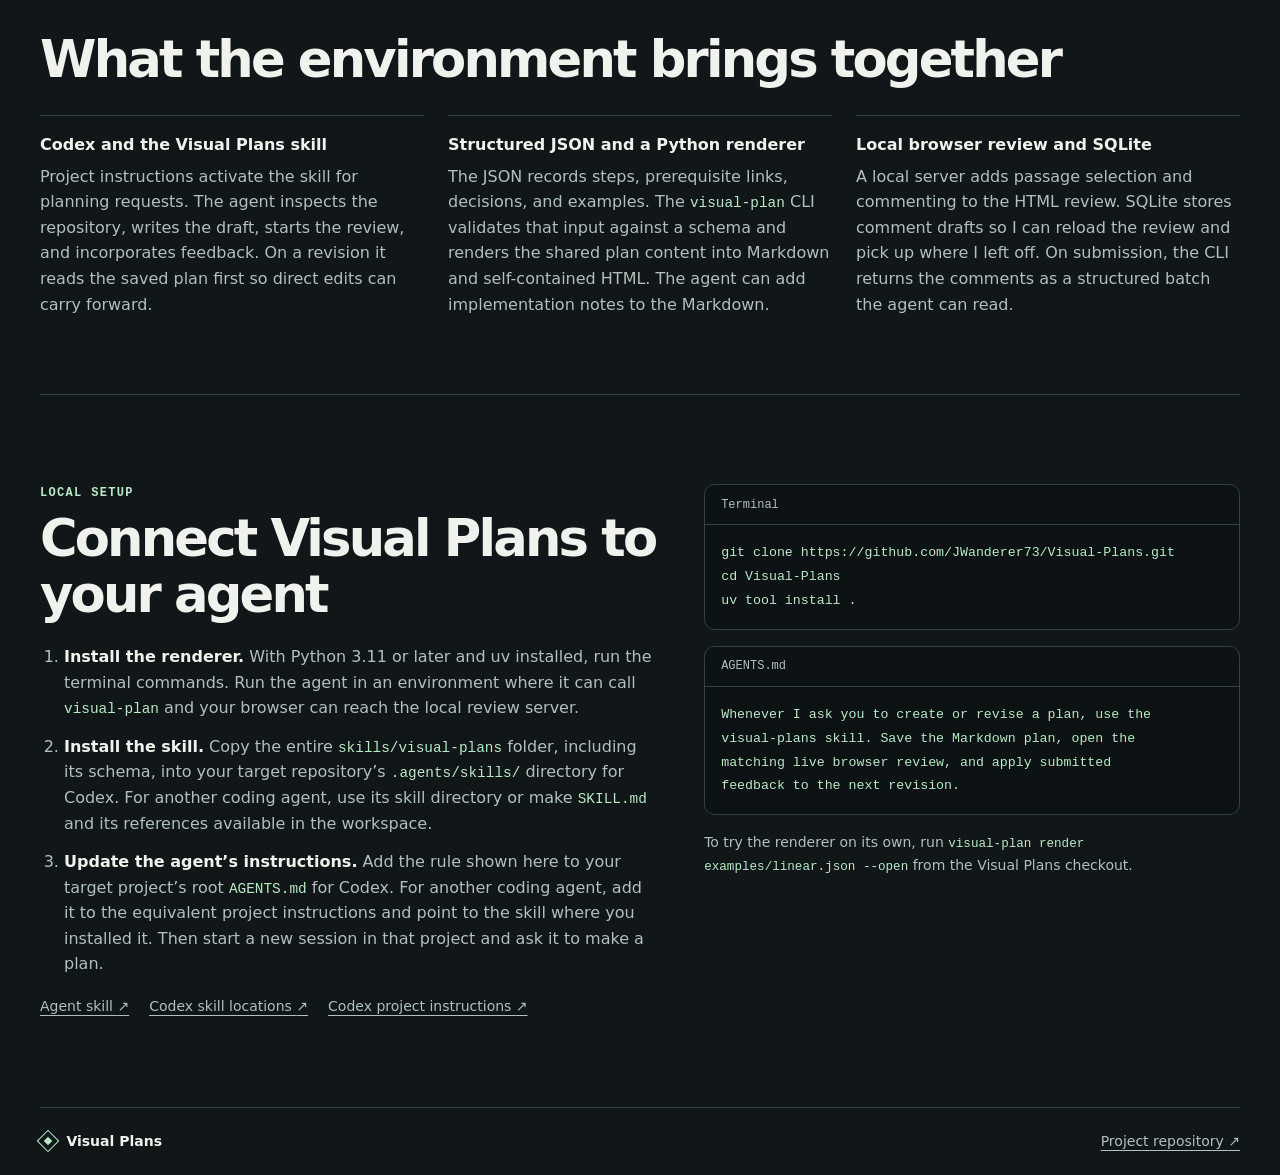
==== commit b7a08174: "Explain the problem Visual Plans solves" ====
--- a/docs/index.html
+++ b/docs/index.html
@@ -3,7 +3,7 @@
 <head>
   <meta charset="utf-8">
   <meta name="viewport" content="width=device-width, initial-scale=1">
-  <meta name="description" content="Visual Plans is an agentic development environment for drafting, reviewing, and revising coding-agent plans with Codex and a local browser.">
+  <meta name="description" content="Visual Plans helps me catch misunderstandings before implementation by reviewing short visual drafts with my coding agent.">
   <title>Visual Plans — An agentic development environment for plan review</title>
   <link rel="stylesheet" href="assets/site.css">
 </head>
@@ -24,7 +24,7 @@
       <div class="hero-copy">
         <p class="eyebrow">Option 3 · Agentic development environment</p>
         <h1 id="title">Review plans with your <em>coding agent.</em></h1>
-        <p class="intro">Visual Plans connects my Codex session, a local browser review, and the plan files in my project. I work through a brief visual draft with the agent before reading the full implementation plan in Markdown.</p>
+        <p class="intro">Long plans are hard for me to absorb. Visual Plans connects Codex to a brief browser review so I can check what the work will produce before asking the agent to build it.</p>
         <div class="actions">
           <a class="button" href="#workflow">See how I review a plan <span aria-hidden="true">↓</span></a>
           <a class="text-link" href="#quickstart">Agent setup <span aria-hidden="true">↓</span></a>
@@ -36,6 +36,17 @@
         </a>
         <figcaption>The browser overview shows a four-step plan with a branch, a join, and an illustrative plot.</figcaption>
       </figure>
+    </section>
+
+    <section class="motivation wrap" aria-labelledby="motivation-title">
+      <div>
+        <p class="eyebrow">Why I built it</p>
+        <h2 id="motivation-title">I was catching misunderstandings after the work was done</h2>
+      </div>
+      <div class="motivation-copy">
+        <p>Reading a long plan in chat wears me out. I could get through the whole thing and still come away with the wrong idea about what a step would produce. Sometimes I only realized I’d misunderstood when I saw the finished output. By then, I had to go back, change the implementation, and rerun the work.</p>
+        <p>A brief review gives me a smaller piece to read at a time. If a step promises a chart or a table, I can look at an example and check what it would actually show. When it differs from what I expected, I leave a comment on that passage and check the agent’s next draft before any code is written. Once I understand the approach and the expected output, I’m ready to read the full Markdown plan.</p>
+      </div>
     </section>
 
     <section class="workflow" id="workflow" aria-labelledby="workflow-title">
--- a/docs/assets/site.css
+++ b/docs/assets/site.css
@@ -61,6 +61,16 @@
 .hero-figure .image-frame { box-shadow: 0 20px 60px #080d0c80; }
 figcaption { margin-top: .75rem; color: var(--muted); font-size: .83rem; }
 
+.motivation {
+  display: grid;
+  grid-template-columns: 1fr 1.15fr;
+  gap: 1.5rem clamp(2rem, 5vw, 5rem);
+  border-top: 1px solid var(--line);
+  padding-block: clamp(2.5rem, 5vw, 4.5rem);
+}
+.motivation-copy { color: var(--muted); max-width: 65ch; }
+.motivation-copy p + p { margin-top: 1rem; }
+
 .workflow { background: var(--section); border-block: 1px solid var(--line); padding-block: clamp(3rem, 6vw, 5.25rem); }
 h2 { margin-top: .55rem; font-size: clamp(2rem, 4vw, 3.35rem); letter-spacing: -.055em; line-height: 1.08; }
 h3 { margin-bottom: .35rem; font-size: 1.15rem; }
@@ -94,7 +104,7 @@
 code { font: inherit; }
 
 @media (max-width: 900px) {
-  .hero, .quickstart { grid-template-columns: 1fr; }
+  .hero, .motivation, .quickstart { grid-template-columns: 1fr; }
   .hero-figure { max-width: 690px; }
 }
 
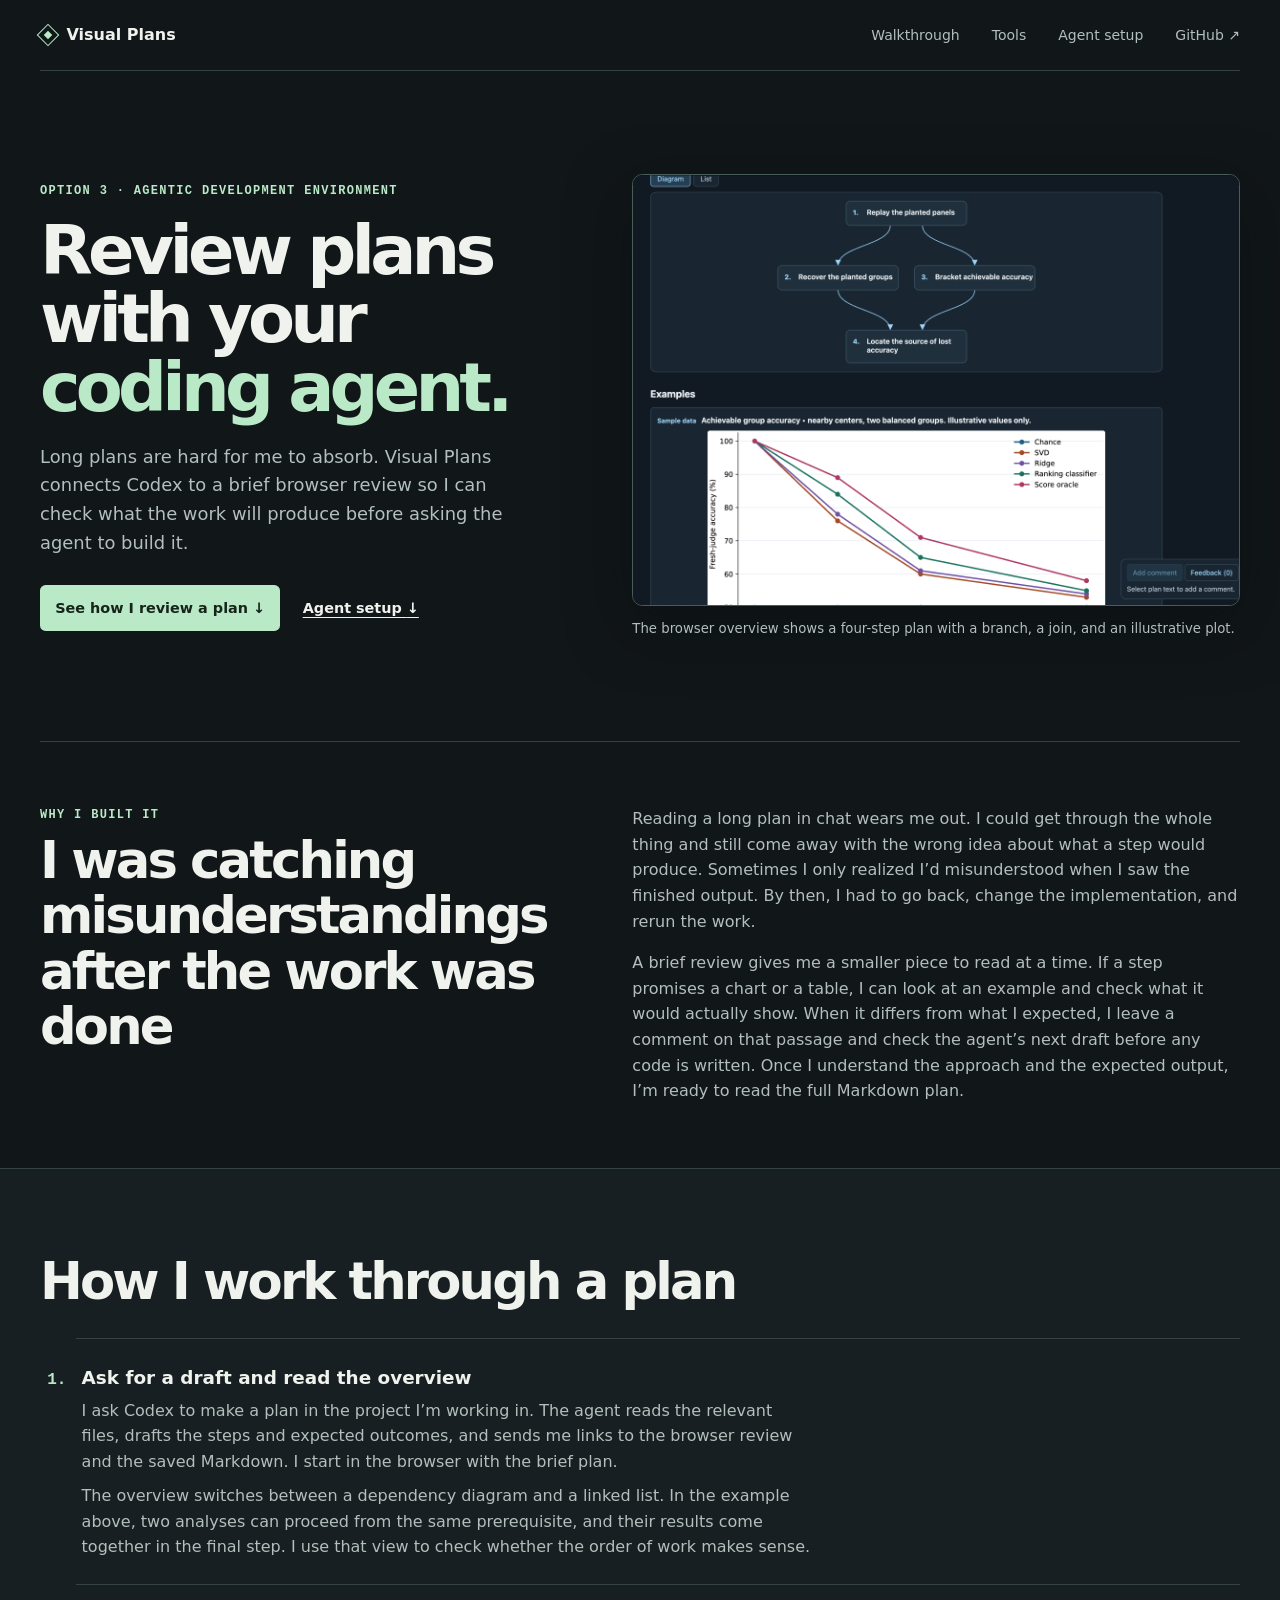
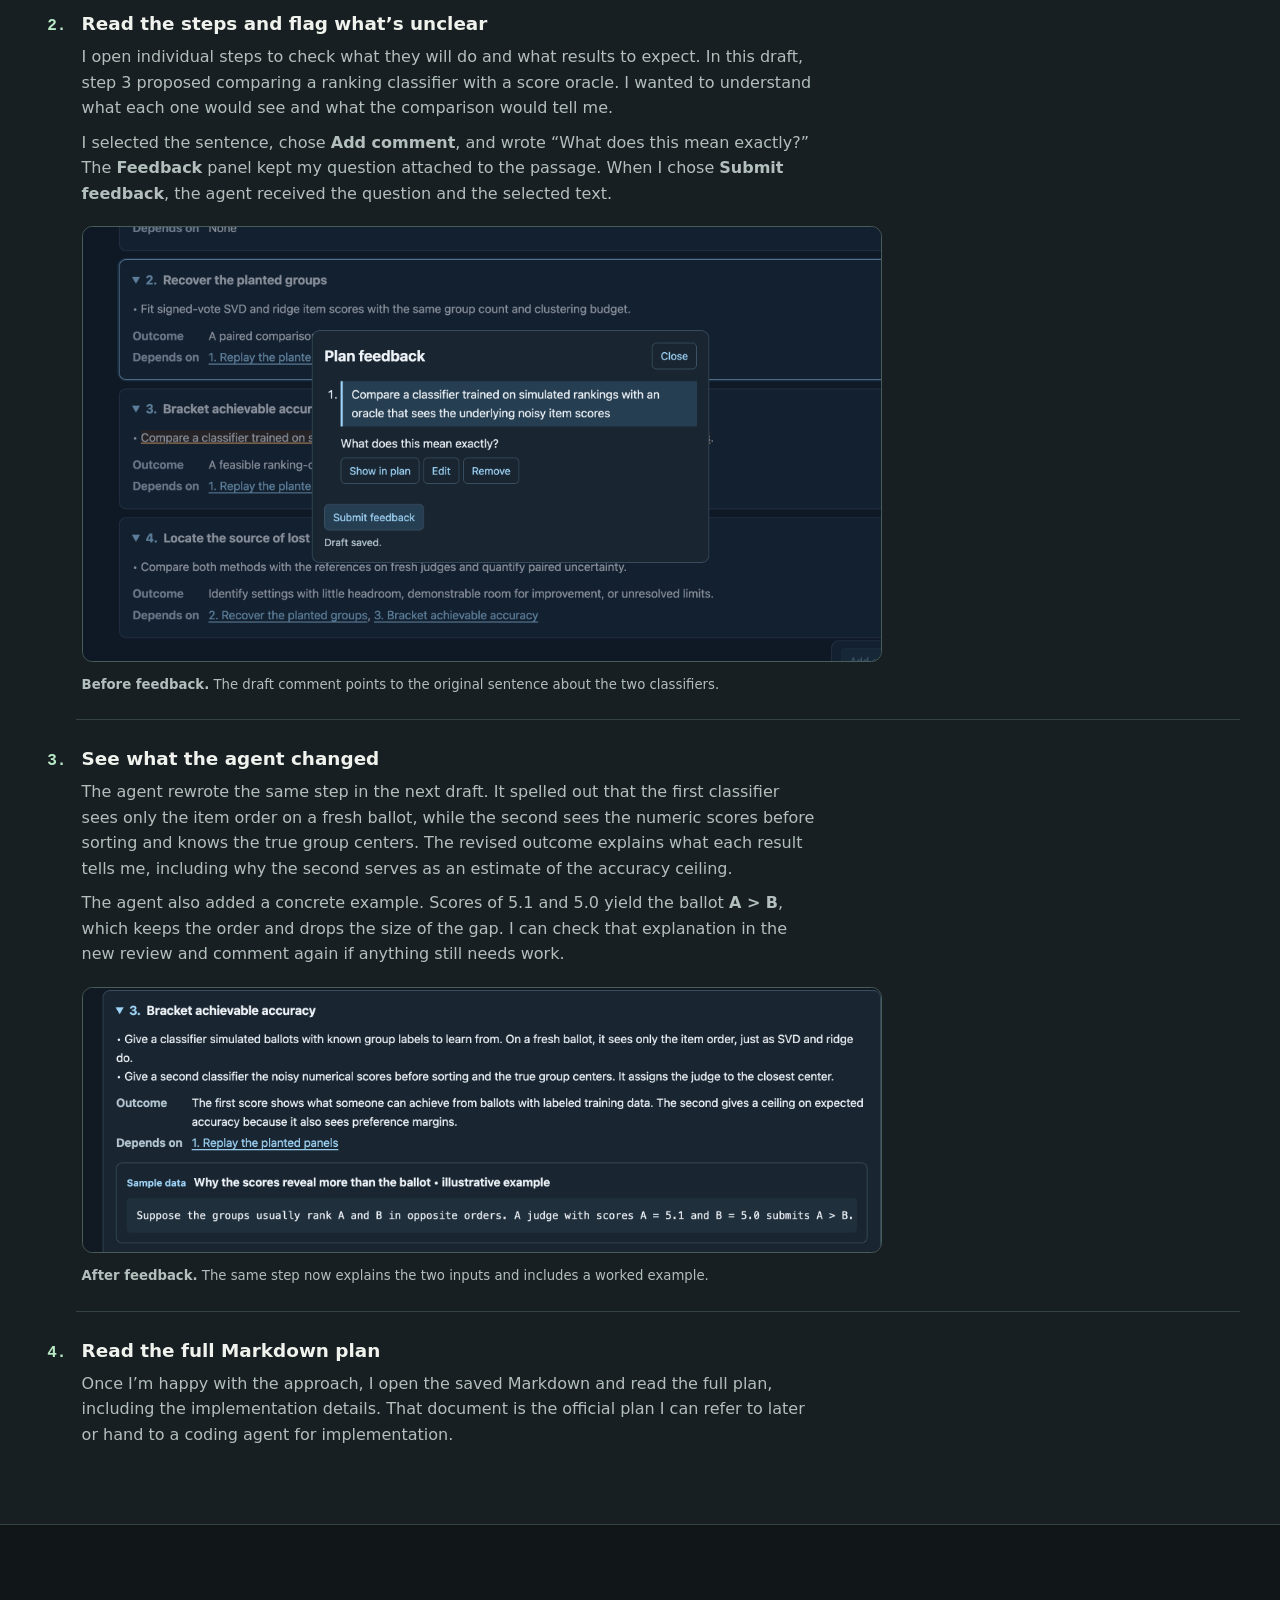
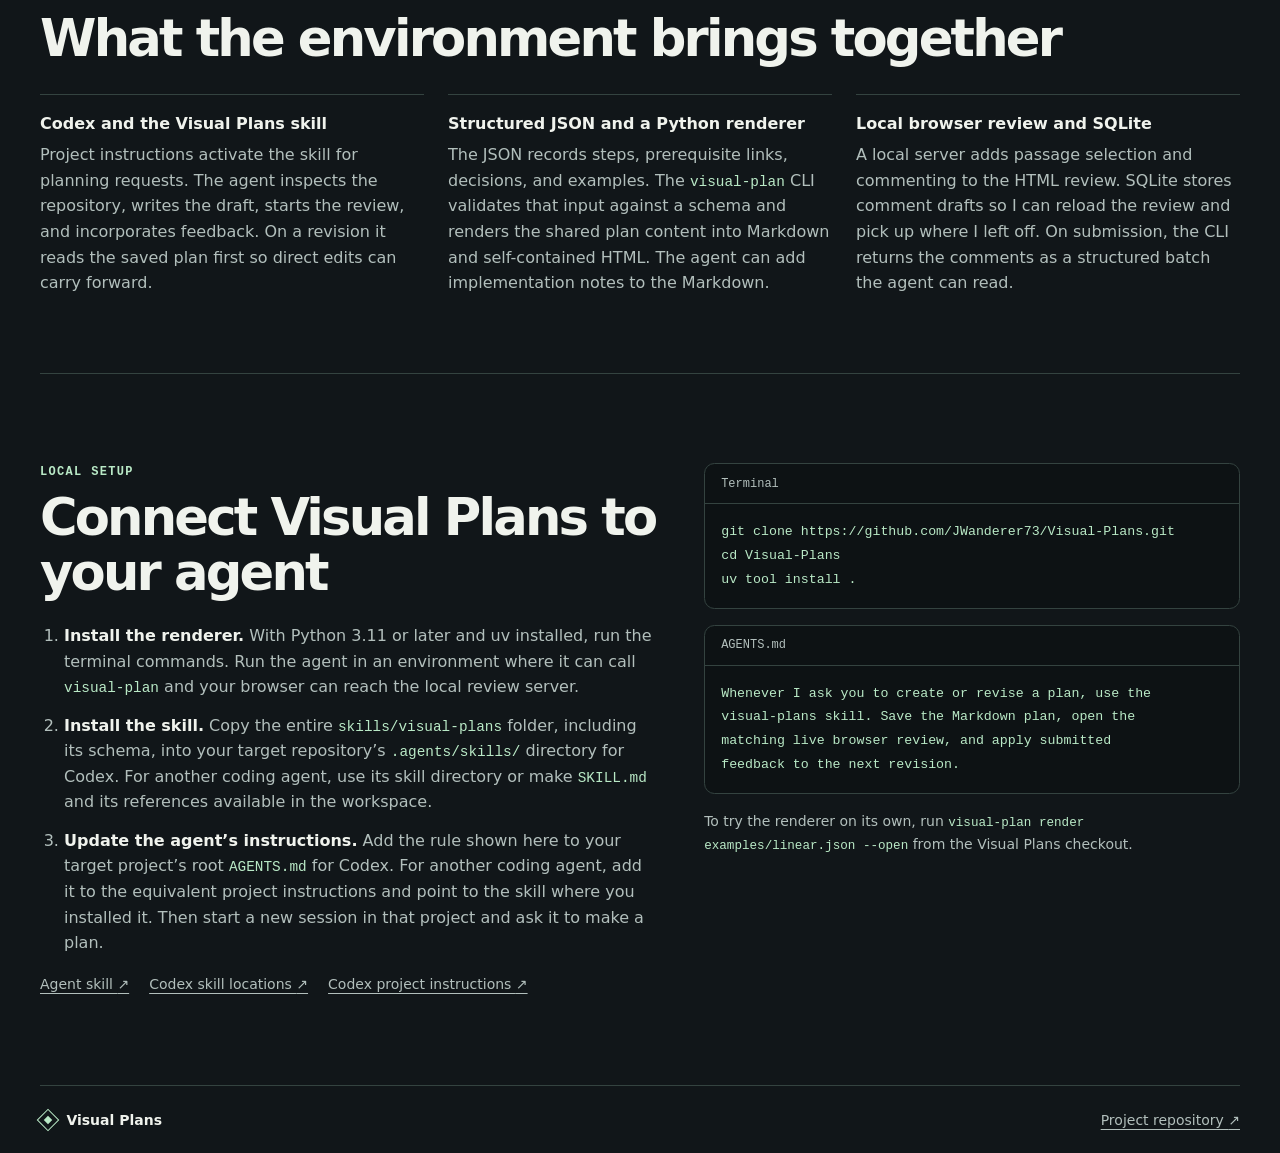
==== commit de7a1273: "Show how browser feedback changes a plan" ====
--- a/docs/index.html
+++ b/docs/index.html
@@ -62,28 +62,28 @@
           </li>
           <li>
             <div class="walkthrough-copy">
-              <h3>Understand and validate the ideas</h3>
-              <p>I open individual steps to check what each one will do, what it depends on, what result to expect, and what decisions are still open. Plots, diagrams, tables, and sample outputs can appear alongside the step they explain.</p>
-              <p>In this example, I can check what information each classifier would receive. The sample makes the distinction concrete by showing how two numeric scores become a ballot that preserves only their order.</p>
+              <h3>Read the steps and flag what’s unclear</h3>
+              <p>I open individual steps to check what they will do and what results to expect. In this draft, step 3 proposed comparing a ranking classifier with a score oracle. I wanted to understand what each one would see and what the comparison would tell me.</p>
+              <p>I selected the sentence, chose <strong>Add comment</strong>, and wrote “What does this mean exactly?” The <strong>Feedback</strong> panel kept my question attached to the passage. When I chose <strong>Submit feedback</strong>, the agent received the question and the selected text.</p>
             </div>
             <figure>
-              <a class="image-frame" href="assets/step-detail.png">
-                <img src="assets/step-detail.png" width="2198" height="728" alt="An expanded plan step with an outcome, a linked prerequisite, and a literal sample comparing scores with a ballot" loading="lazy">
+              <a class="image-frame" href="assets/plan-feedback.png">
+                <img src="assets/plan-feedback.png" width="2184" height="1186" alt="The original draft with the comparison selected and the saved comment asking what it means" loading="lazy">
               </a>
-              <figcaption>An expanded step shows its outcome and prerequisite. The sample compares scores of 5.1 and 5.0 with the resulting ballot, A &gt; B.</figcaption>
+              <figcaption><strong>Before feedback.</strong> The draft comment points to the original sentence about the two classifiers.</figcaption>
             </figure>
           </li>
           <li>
             <div class="walkthrough-copy">
-              <h3>Leave comments and review the next draft</h3>
-              <p>When a passage is unclear or an assumption needs checking, I select it and choose <strong>Add comment</strong>. The <strong>Feedback</strong> panel keeps each note with its selected text, so I can jump back to the passage, edit the note, or collect more comments before submitting them together.</p>
-              <p>The agent waits while I read. When I submit, it uses the comments and their step references to revise the plan, then shares a fresh review link. I read the changed steps and repeat the loop until the ideas make sense and the proposed work checks out.</p>
+              <h3>See what the agent changed</h3>
+              <p>The agent rewrote the same step in the next draft. It spelled out that the first classifier sees only the item order on a fresh ballot, while the second sees the numeric scores before sorting and knows the true group centers. The revised outcome explains what each result tells me, including why the second serves as an estimate of the accuracy ceiling.</p>
+              <p>The agent also added a concrete example. Scores of 5.1 and 5.0 yield the ballot <strong>A &gt; B</strong>, which keeps the order and drops the size of the gap. I can check that explanation in the new review and comment again if anything still needs work.</p>
             </div>
             <figure>
-              <a class="image-frame" href="assets/plan-feedback.png">
-                <img src="assets/plan-feedback.png" width="2184" height="1186" alt="The Plan feedback dialog showing a saved draft comment, its selected passage, and controls to edit or submit feedback" loading="lazy">
+              <a class="image-frame" href="assets/step-detail.png">
+                <img src="assets/step-detail.png" width="2198" height="728" alt="Revised step 3 with separate instructions for the two classifiers, a clearer outcome, and a worked ballot example" loading="lazy">
               </a>
-              <figcaption>A question about the score oracle stays attached to the original sentence in the feedback panel.</figcaption>
+              <figcaption><strong>After feedback.</strong> The same step now explains the two inputs and includes a worked example.</figcaption>
             </figure>
           </li>
           <li>
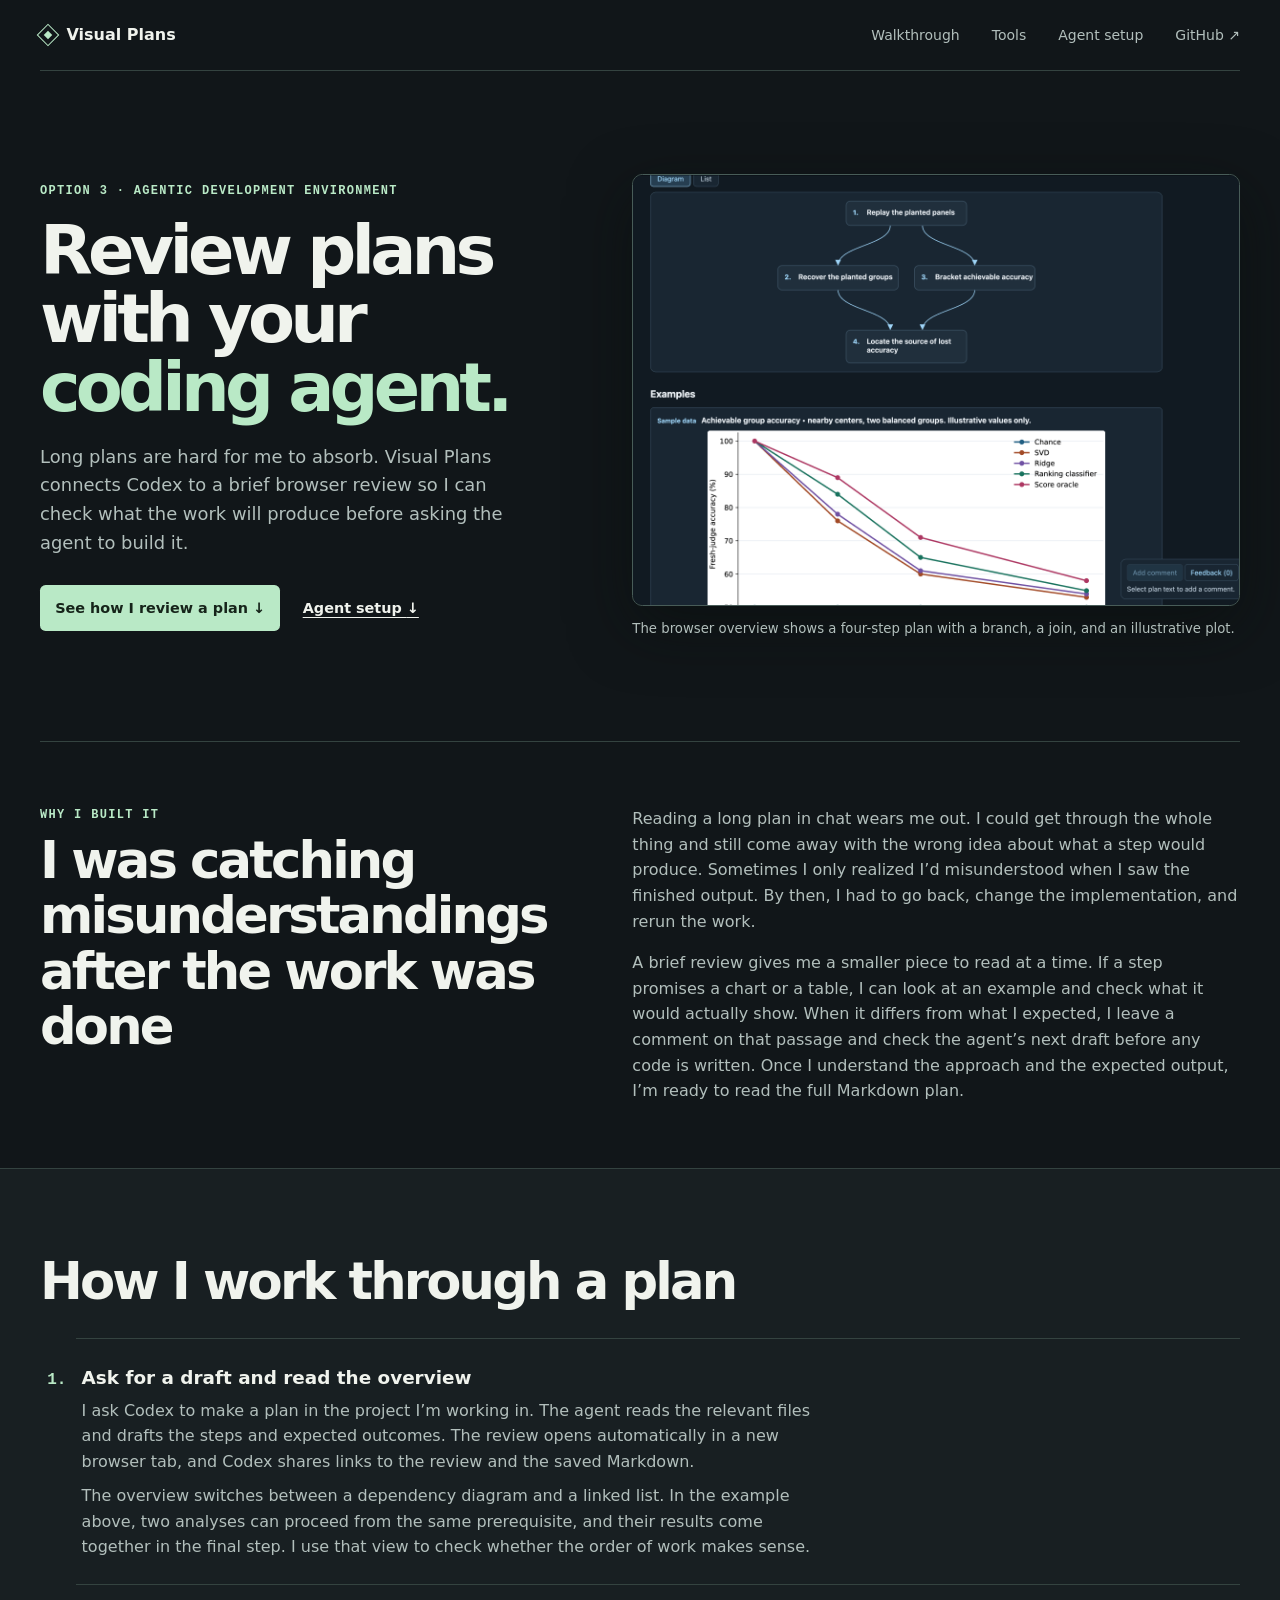
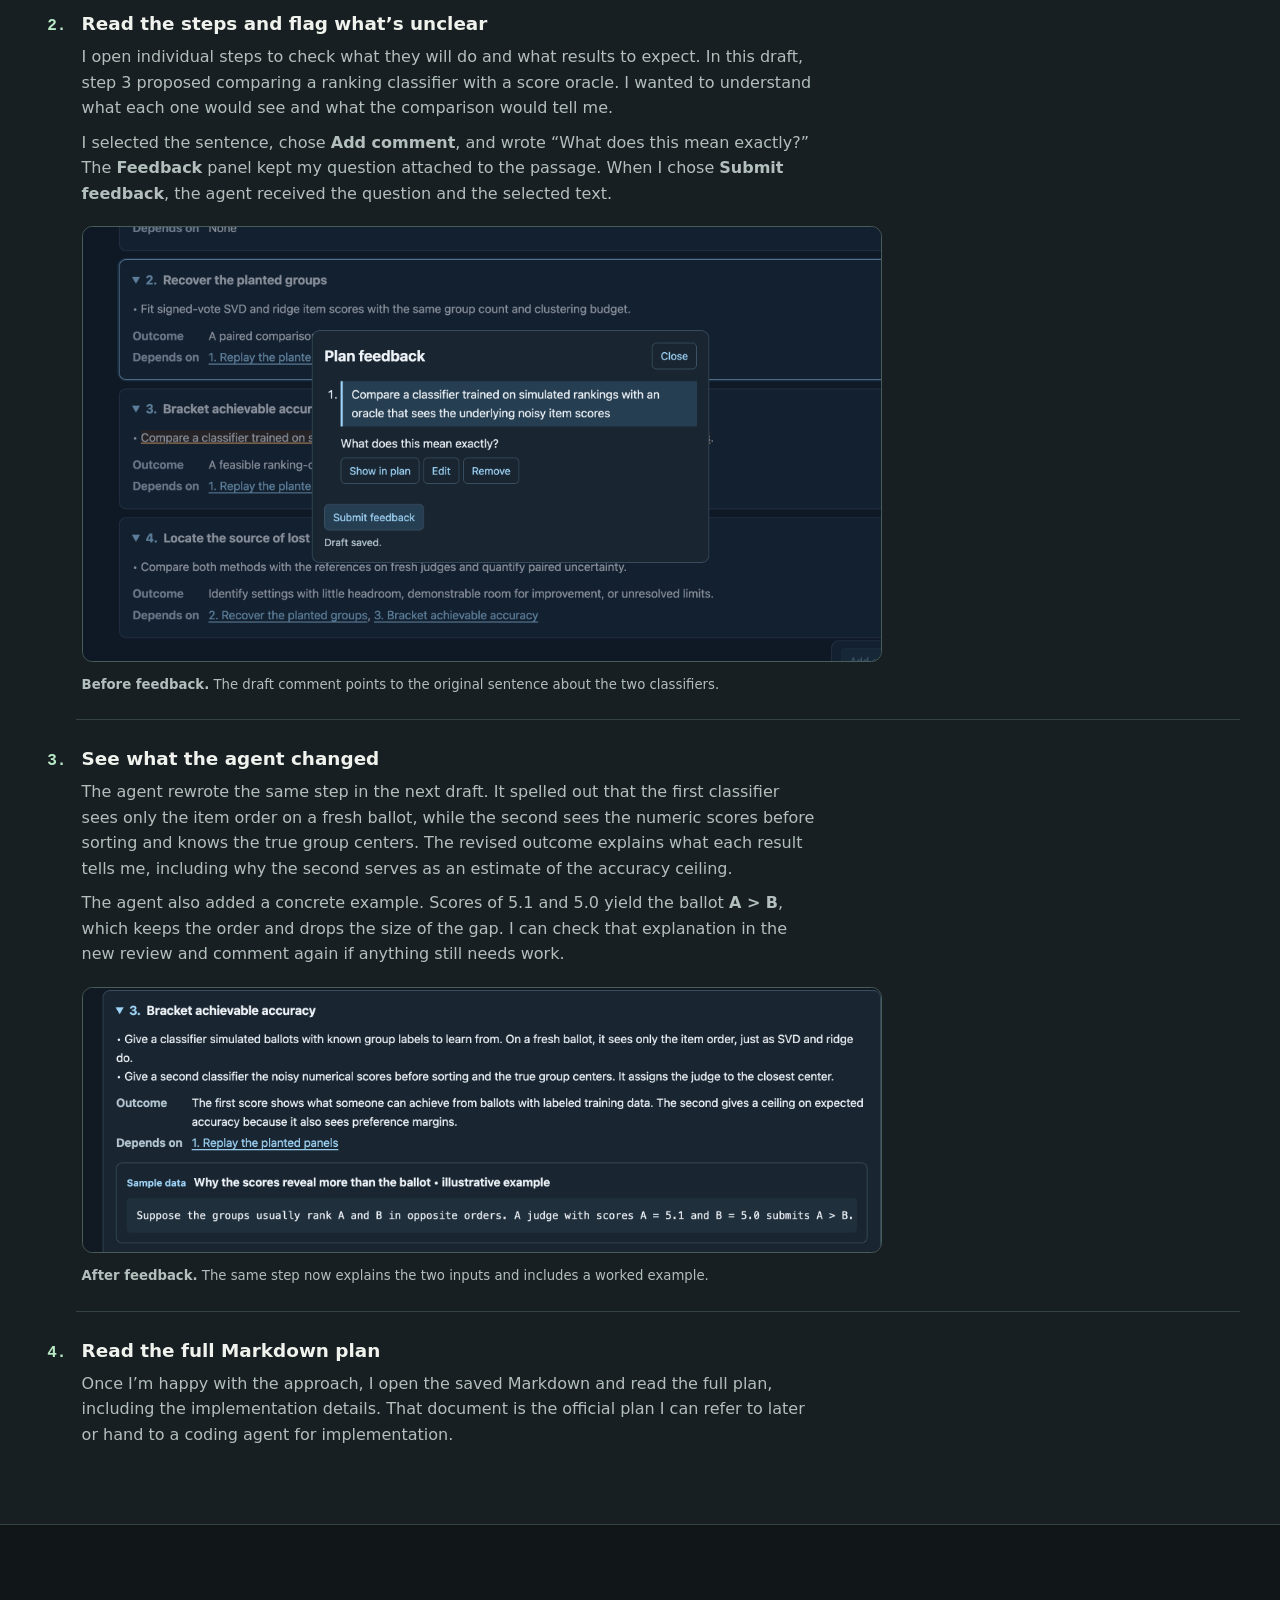
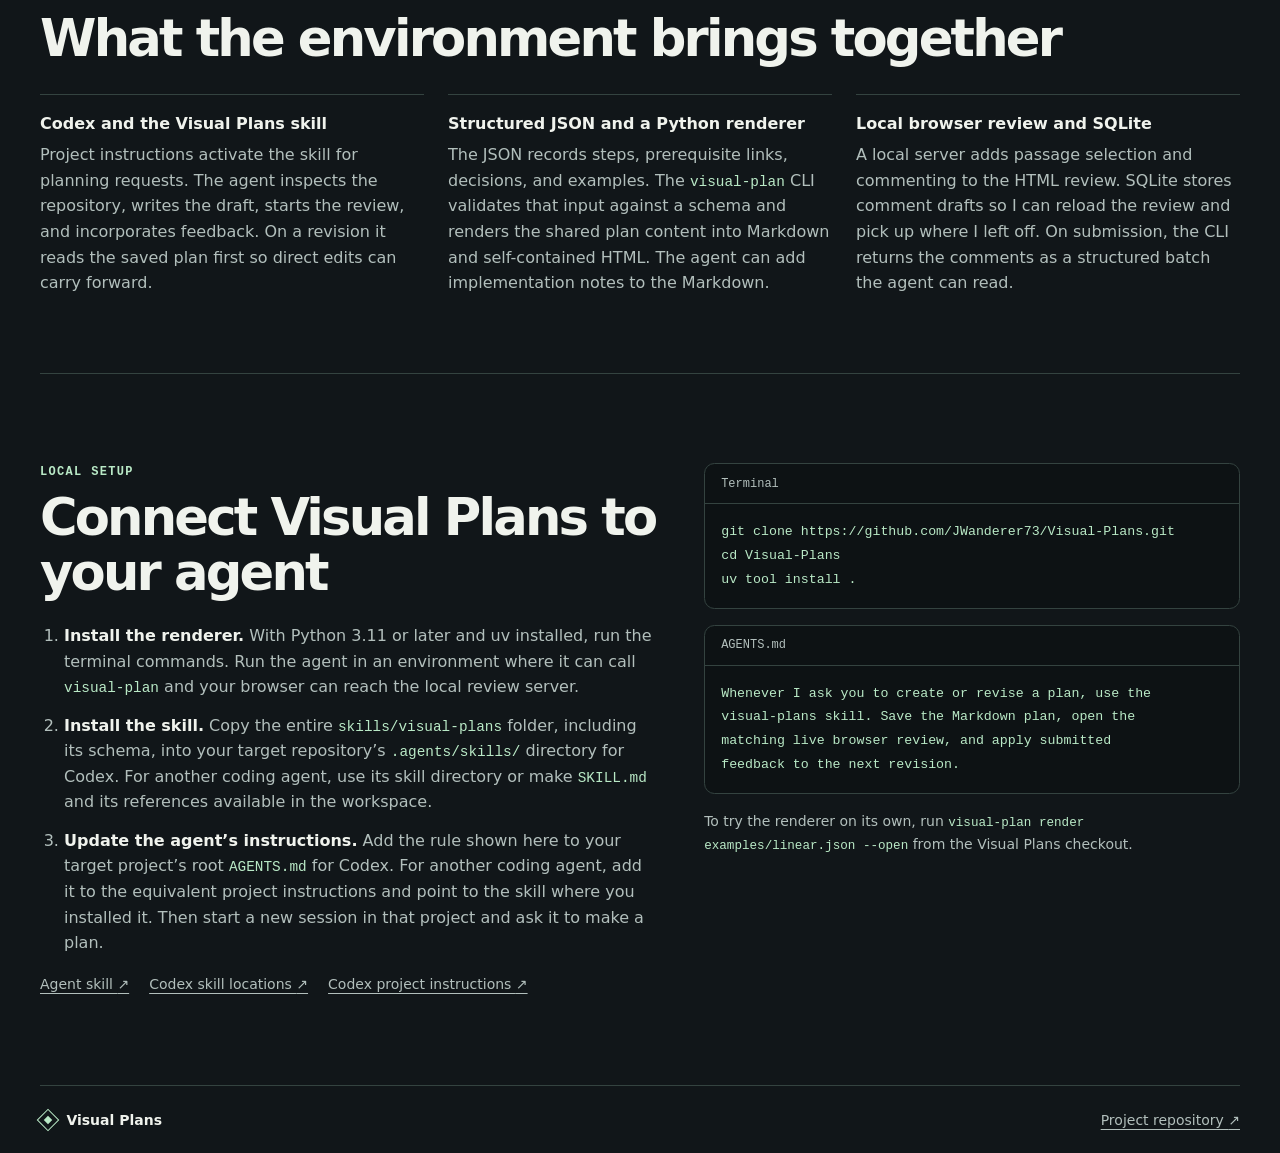
==== commit 6ef370a9: "Document automatic browser review launch" ====
--- a/docs/index.html
+++ b/docs/index.html
@@ -56,7 +56,7 @@
           <li>
             <div class="walkthrough-copy">
               <h3>Ask for a draft and read the overview</h3>
-              <p>I ask Codex to make a plan in the project I’m working in. The agent reads the relevant files, drafts the steps and expected outcomes, and sends me links to the browser review and the saved Markdown. I start in the browser with the brief plan.</p>
+              <p>I ask Codex to make a plan in the project I’m working in. The agent reads the relevant files and drafts the steps and expected outcomes. The review opens automatically in a new browser tab, and Codex shares links to the review and the saved Markdown.</p>
               <p>The overview switches between a dependency diagram and a linked list. In the example above, two analyses can proceed from the same prerequisite, and their results come together in the final step. I use that view to check whether the order of work makes sense.</p>
             </div>
           </li>
